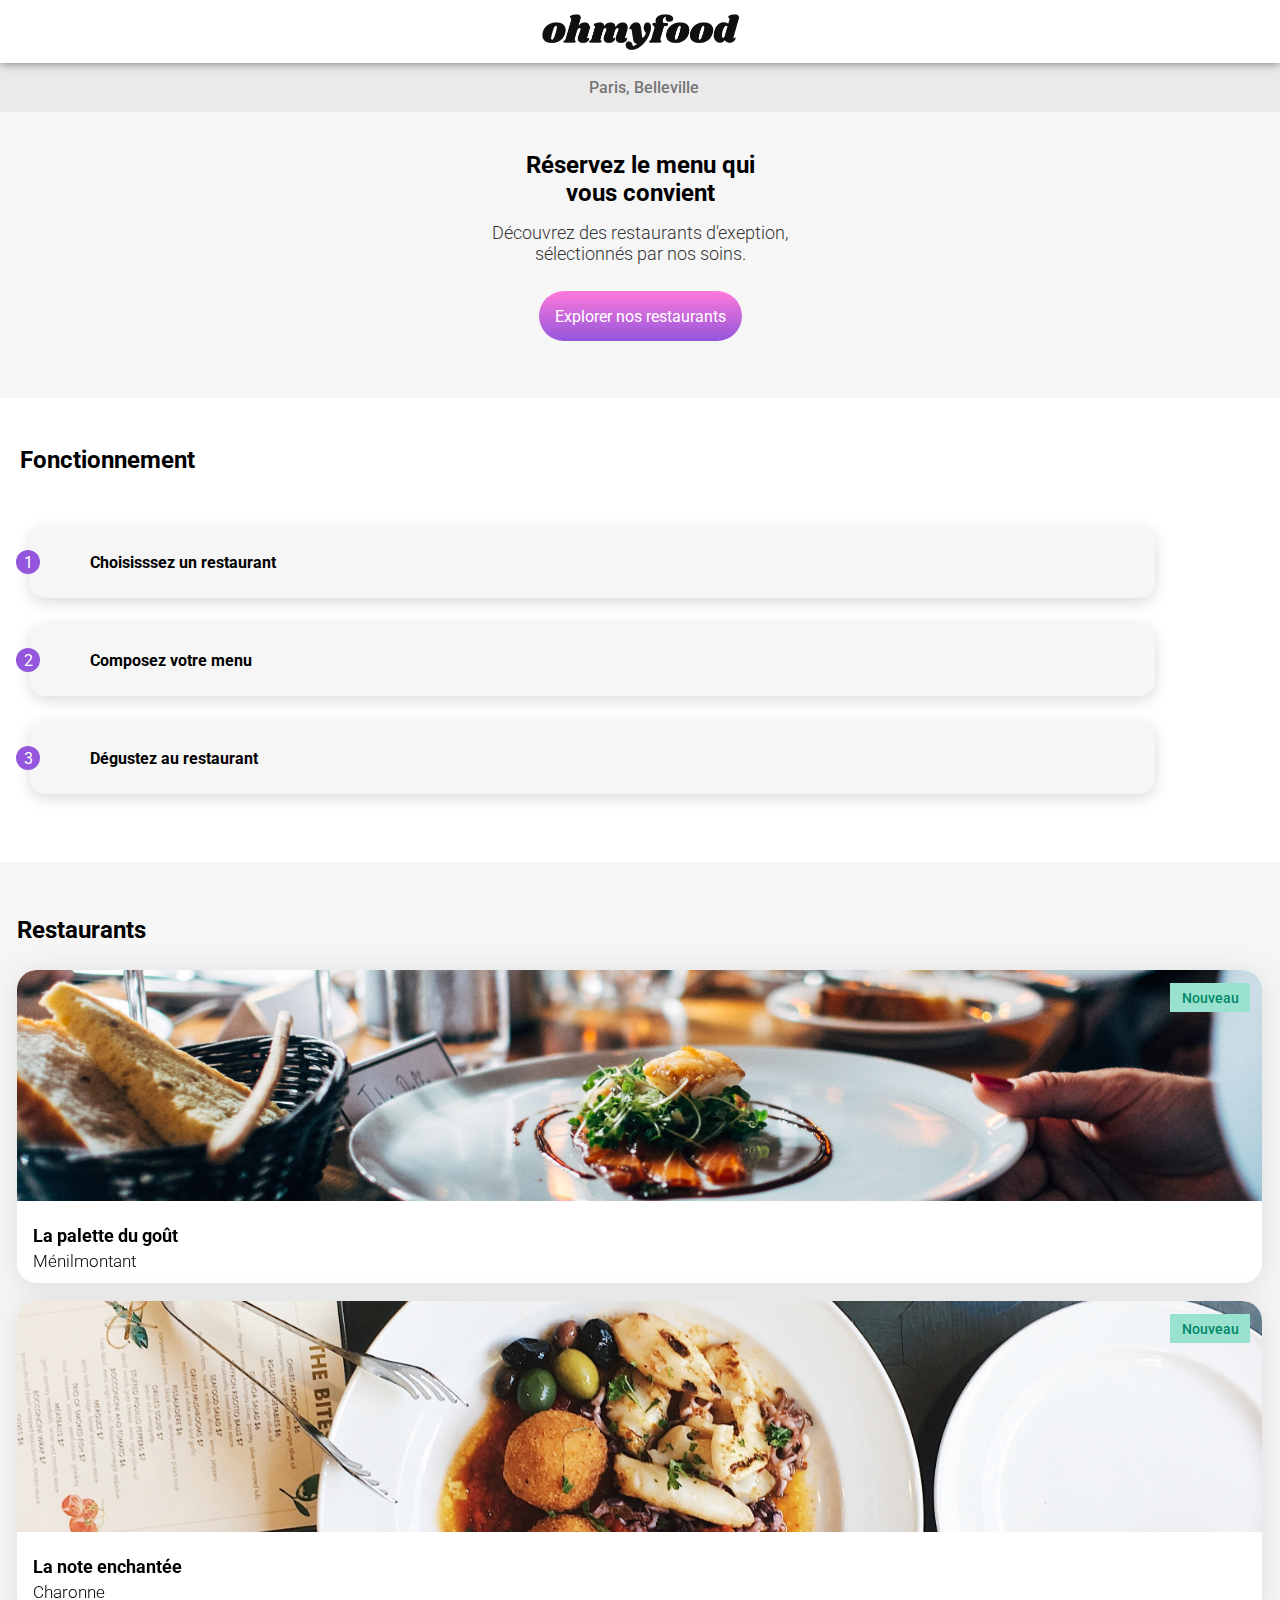
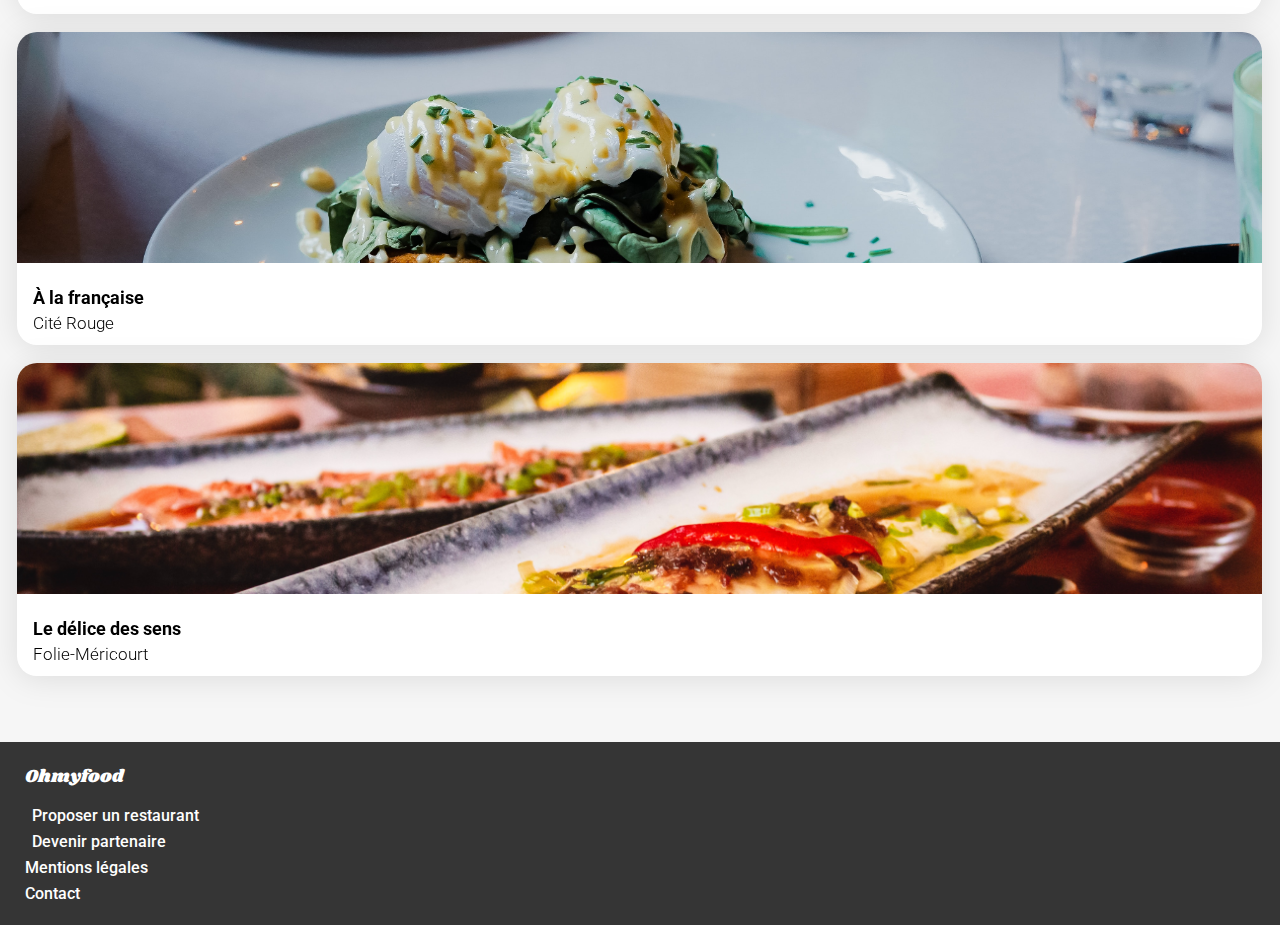
==== index.html @ 0dd5268f "rajout du label nouveau sur les cards" ====
<!DOCTYPE html>
<html lang="fr">

<head>
    <meta charset="UTF-8">
    <meta name="viewport" content="width=device-width, initial-scale=1.0">
    <title>Ohmyfood</title>
    <link rel="preconnect" href="https://fonts.googleapis.com">
    <link rel="preconnect" href="https://fonts.gstatic.com" crossorigin>
    <link href="https://fonts.googleapis.com/css2?family=roboto:wght@400;500;700&family=Shrikhand&display=swap" rel="stylesheet">
    <link rel="stylesheet" href="https://cdnjs.cloudflare.com/ajax/libs/font-awesome/6.2.1/css/all.min.css"
        integrity="sha512-MV7K8+y+gLIBoVD59lQIYicR65iaqukzvf/nwasF0nqhPay5w/9lJmVM2hMDcnK1OnMGCdVK+iQrJ7lzPJQd1w=="
        crossorigin="anonymous" referrerpolicy="no-referrer" />
    <link rel="stylesheet" href="./assets/css/style.css">
</head>

<body>
    <header class="header">
        <img class="logo" src="assets/images/logo/ohmyfood.png" alt="Oh my food logo">
    </header>
    <main>
        <div class="search-bar">
            <i class="fa-solid fa-location-dot"></i>
            <input type="text" class="search-input" placeholder="Paris, Belleville">
        </div>
        <section class="button-section">
            <div class="button-section-txt">
                <h1>Réservez le menu qui<br>vous convient</h1>
                <p> Découvrez des restaurants d'exeption,<br>sélectionnés par nos soins.</p>
            </div>
            <div class="button">
                <a href="#">Explorer nos restaurants</a>
            </div>
        </section>
        <section class="fonctionnement-section">
            <h2 class="section-title">Fonctionnement</h2>
            <div class="fonctionnement">
                <p class="fonctionnement-number">1</p>
                <div class="fonctionnement-button">
                    <i class="fa-solid fa-mobile-screen-button fa-lg fonctionnement-button-icon"></i>
                    <p>Choisisssez un restaurant</p>
                </div>
            </div>
            <div class="fonctionnement">
                <p class="fonctionnement-number">2</p>
                <div class="fonctionnement-button">
                    <i class="fa-solid fa-list-ul fa-lg fonctionnement-button-icon"></i>
                    <p>Composez votre menu</p>
                </div>
            </div>
            <div class="fonctionnement">
                <p class="fonctionnement-number">3</p>
                <div class="fonctionnement-button">
                    <i class="fa-solid fa-store fa-lg fonctionnement-button-icon"></i>
                    <p>Dégustez au restaurant</p>
                </div>
            </div>
        </section>
        <section class="restaurants">
            <h2 class="section-title">Restaurants</h2>
            <div class="restaurants-cards">
                <a href="#">
                    <article class="card">
                        <p class="card-nouveau">Nouveau</p>
                        <img src="./assets/images/restaurants/jay-wennington-N_Y88TWmGwA-unsplash.jpg" alt="Image d'un plat'">
                        <div class="card-content">
                            <h3 class="card-content-title">La palette du goût</h3>
                            <p class="card-content-subtitle">Ménilmontant</p>
                        </div>    
                    </article>        
                </a>
                <a href="#">
                    <article class="card">
                        <p class="card-nouveau">Nouveau</p>
                        <img src="./assets/images/restaurants/stil-u2Lp8tXIcjw-unsplash.jpg" alt="Image d'un plat'">
                        <div class="card-content">
                            <h3 class="card-content-title">La note enchantée</h3>
                            <p class="card-content-subtitle">Charonne</p>
                        </div>    
                    </article>        
                </a>
                <a href="#">
                    <article class="card">
                        <img src="./assets/images/restaurants/toa-heftiba-DQKerTsQwi0-unsplash.jpg" alt="Image d'un plat'">
                        <div class="card-content">
                            <h3 class="card-content-title">À la française</h3>
                            <p class="card-content-subtitle">Cité Rouge</p>
                        </div>    
                    </article>        
                </a>
                <a href="#">
                    <article class="card">
                        <img src="./assets/images/restaurants/louis-hansel-shotsoflouis-qNBGVyOCY8Q-unsplash.jpg" alt="Image d'un plat'">
                        <div class="card-content">
                            <h3 class="card-content-title">Le délice des sens</h3>
                            <p class="card-content-subtitle">Folie-Méricourt</p>
                        </div>    
                    </article>        
                </a>
            </div>
        </section>
    </main>
    <footer class="footer">
        <h2>Ohmyfood</h2>
        <div class="footer-row">
            <i class="fa-solid fa-utensils"></i>
            <p>Proposer un restaurant</p>
        </div>
        <div class="footer-row">
            <i class="fa-solid fa-handshake-angle"></i>
            <p>Devenir partenaire</p>
        </div>
        <p>Mentions légales</p>
        <p>Contact</p>
    </footer>
</body>
</html>
---- assets/css/style.css ----
html {
  box-sizing: border-box;
  font-size: 16px;
}

*, *:before, *:after {
  box-sizing: inherit;
}

body, h1, h2, h3, h4, h5, h6, p, ol, ul {
  margin: 0;
  padding: 0;
  font-weight: normal;
}

ol, ul {
  list-style: none;
}

img {
  max-width: 100%;
  height: auto;
}

:root {
  --primary-color: #9356dc;
  --green: #99e2d0;
  --green-font: #008766;
  --blue: #89C8fa;
  --second-blue: #003A68;
  --white: #FFF;
  --grey: #f6f6f6;
  --second-grey: #353535;
  --purple:#9356DC;
  --pink: #FF79DA;
}

.button {
  display: flex;
  justify-content: flex-start;
  align-items: center;
  background: linear-gradient(to bottom, var(--pink), var(--purple));
  border-radius: 25px;
  padding: 13px 16px 13px 16px;
  height: 50px;
  color: var(--white);
}

* {
  font-family: "Roboto", sans-serif;
}

a {
  color: inherit;
  text-decoration: none;
}

.search-bar {
  background-color: #EAEAEA;
  gap: 17px;
  color: var(--second-grey);
  text-align: center;
  padding-left: 90px;
}

.search-input {
  height: 49px;
  width: 196px;
  font-size: 16px;
  font-style: normal;
  font-weight: 500;
  line-height: normal;
  background-color: transparent;
  border: none;
}

.section-title {
  font-size: 24px;
  font-style: normal;
  font-weight: 700;
  line-height: normal;
  padding-bottom: 26px;
}

.header {
  display: flex;
  flex-direction: column;
  justify-content: center;
  align-items: center;
  padding: 14px 0 13px 0;
  position: relative;
  box-shadow: 0 1px 9px rgba(0, 0, 0, 0.45);
}

.logo {
  width: 197px;
  height: 36px;
}

.footer {
  background-color: #353535;
  display: flex;
  flex-direction: column;
  padding: 22px 25px 22px 25px;
  gap: 7px;
}
.footer-row {
  display: flex;
  flex-direction: row;
  gap: 7px;
  color: var(--White, #FFF);
}

.footer h2 {
  color: var(--White, #FFF);
  font-family: Shrikhand;
  font-size: 18px;
  font-style: normal;
  font-weight: 400;
  line-height: normal;
  padding-bottom: 9px;
}

.footer p {
  color: var(--White, #FFF);
  font-size: 16px;
  font-style: normal;
  font-weight: 500;
  line-height: normal;
}

/**button section**/
.button-section {
  display: flex;
  justify-content: flex-start;
  align-items: center;
  flex-direction: column;
  padding-bottom: 57px;
  padding-top: 39px;
  background-color: var(--grey);
}
.button-section-txt {
  padding-bottom: 27px;
  display: flex;
  align-items: center;
  justify-content: center;
  text-align: center;
  flex-direction: column;
  gap: 15px;
}

.button-section h1 {
  font-size: 24px;
  font-style: normal;
  font-weight: 700;
  line-height: normal;
}

.button-section p {
  font-size: 18px;
  font-style: normal;
  font-weight: 300;
  line-height: normal;
  color: var(--second-grey);
}

/**fonctionnements**/
.fonctionnement-section {
  margin-bottom: 68px;
  gap: 26px;
  display: flex;
  flex-direction: column;
  padding-top: 48px;
  padding-left: 20px;
}

.fonctionnement {
  display: flex;
  justify-content: flex-start;
  align-items: center;
  flex-direction: row;
  position: relative;
  padding-left: 10px;
}
.fonctionnement-number {
  width: 24px;
  height: 24px;
  border-radius: 25px;
  background-color: var(--primary-color);
  color: var(--white);
  display: flex;
  justify-content: center;
  align-items: center;
  left: -4px;
  position: absolute;
}
.fonctionnement-button {
  display: flex;
  justify-content: flex-start;
  align-items: center;
  border-radius: 15px;
  height: 72px;
  background-color: var(--grey);
  width: 90%;
  padding-left: 30px;
  gap: 30px;
  box-shadow: 0px 4px 15px 0px rgba(0, 0, 0, 0.15);
}
.fonctionnement-button p {
  font-size: 16px;
  font-style: normal;
  font-weight: 700;
  line-height: normal;
}
.fonctionnement-button-icon {
  color: #7E7E7E;
}

/**Restaurants**/
.restaurants {
  width: 100%;
  display: flex;
  flex-direction: column;
  background-color: var(--grey);
  padding-left: 17px;
  padding-right: 18px;
  padding-top: 54px;
  padding-bottom: 66px;
}
.restaurants-cards {
  display: flex;
  flex-direction: column;
  gap: 18px;
  justify-content: space-between;
}
.restaurants-cards img {
  width: 100%;
  height: 231px;
  border-top-left-radius: 20px;
  border-top-right-radius: 20px;
  object-fit: cover;
}

.card {
  border-radius: 20px;
  filter: drop-shadow(0px 3px 15px rgba(0, 0, 0, 0.1));
  display: flex;
  flex-direction: column;
  height: 100%;
  object-fit: cover;
  position: relative;
  background-color: var(--white);
}
.card-nouveau {
  color: var(--green-font);
  background-color: var(--green);
  width: 80px;
  height: 29px;
  display: flex;
  align-items: center;
  justify-content: center;
  text-align: center;
  font-size: 14px;
  font-style: normal;
  font-weight: 500;
  line-height: normal;
  position: absolute;
  top: 13px;
  right: 12px;
}
.card-content {
  display: flex;
  flex-direction: column;
  justify-content: space-between;
  box-sizing: border-box;
  margin-top: 8px;
  height: 49%;
}
.card-content-title {
  font-size: 18px;
  font-style: normal;
  font-weight: 700;
  line-height: normal;
  padding: 16px 0 0 16px;
}
.card-content-subtitle {
  font-size: 17px;
  font-style: normal;
  font-weight: 300;
  line-height: normal;
  padding: 5px 0 12px 16px;
}

/*# sourceMappingURL=style.css.map */
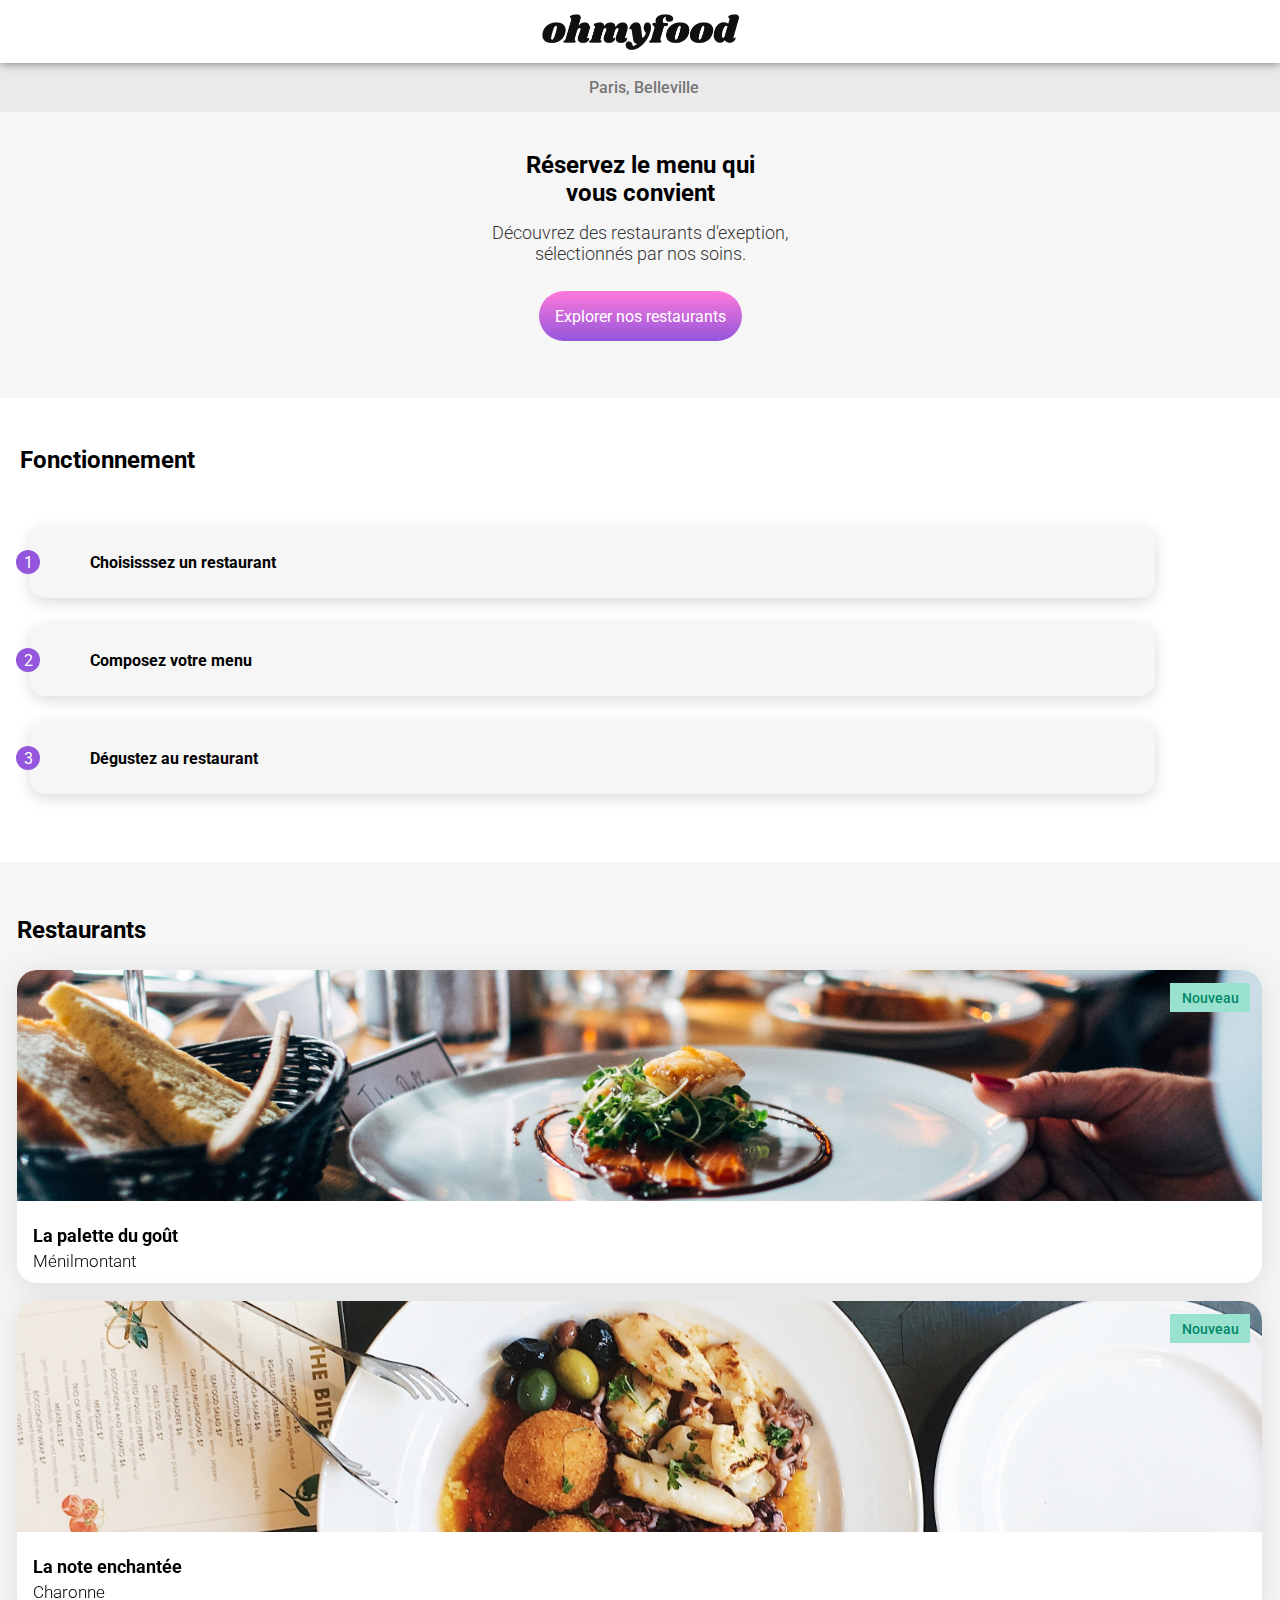
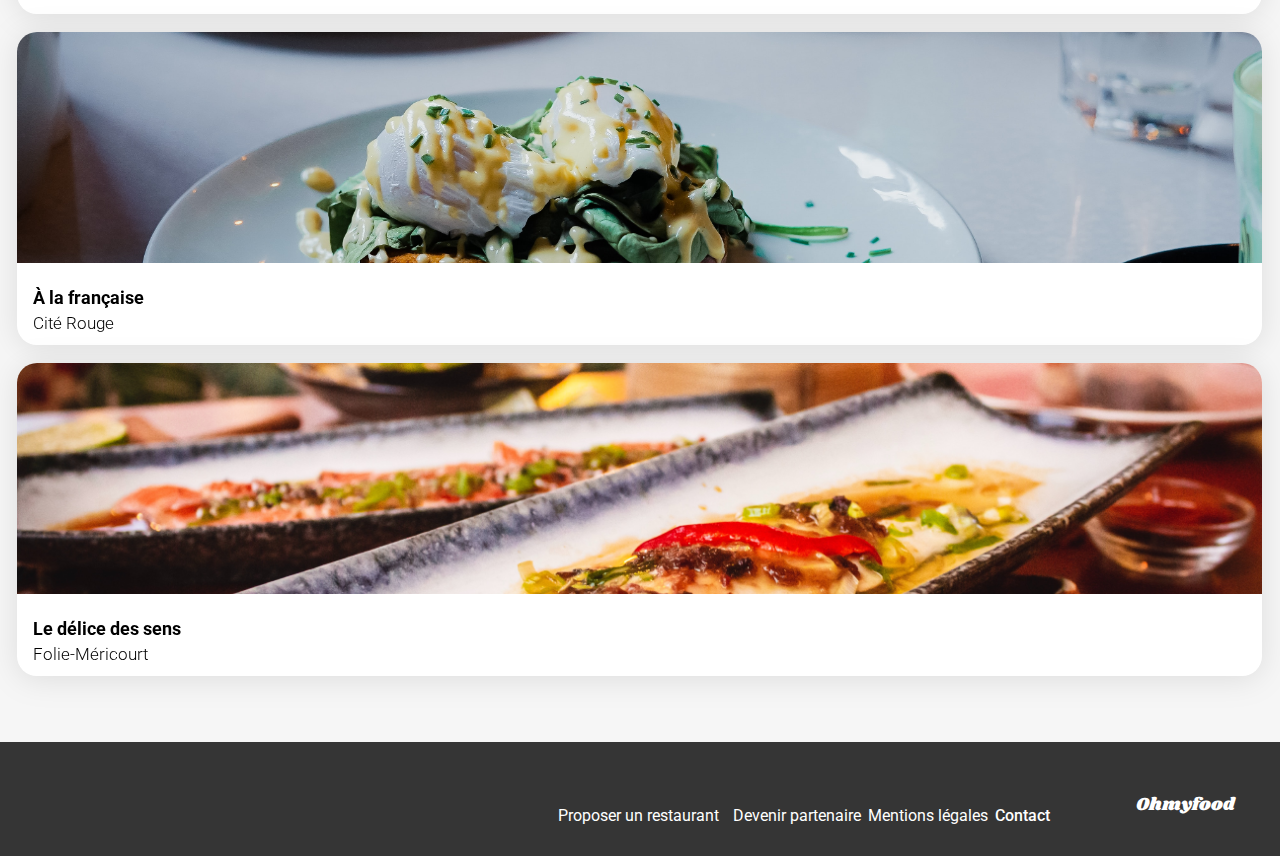
==== commit 800300d0: "rajout des mediaqueries" ====
--- a/index.html
+++ b/index.html
@@ -15,103 +15,115 @@
 </head>
 
 <body>
-    <header class="header">
-        <img class="logo" src="assets/images/logo/ohmyfood.png" alt="Oh my food logo">
-    </header>
-    <main>
-        <div class="search-bar">
-            <i class="fa-solid fa-location-dot"></i>
-            <input type="text" class="search-input" placeholder="Paris, Belleville">
-        </div>
-        <section class="button-section">
-            <div class="button-section-txt">
-                <h1>Réservez le menu qui<br>vous convient</h1>
-                <p> Découvrez des restaurants d'exeption,<br>sélectionnés par nos soins.</p>
+    <div class="main-container">
+        <header class="header">
+            <img class="logo" src="assets/images/logo/ohmyfood.png" alt="Oh my food logo">
+        </header>
+        <main>
+            <div class="search-bar">
+                <i class="fa-solid fa-location-dot"></i>
+                <input type="text" class="search-input" placeholder="Paris, Belleville">
             </div>
-            <div class="button">
-                <a href="#">Explorer nos restaurants</a>
-            </div>
-        </section>
-        <section class="fonctionnement-section">
-            <h2 class="section-title">Fonctionnement</h2>
-            <div class="fonctionnement">
-                <p class="fonctionnement-number">1</p>
-                <div class="fonctionnement-button">
-                    <i class="fa-solid fa-mobile-screen-button fa-lg fonctionnement-button-icon"></i>
-                    <p>Choisisssez un restaurant</p>
+            <section class="button-section">
+                <div class="button-section-txt">
+                    <h1>Réservez le menu qui<br>vous convient</h1>
+                    <p> Découvrez des restaurants d'exeption,<br>sélectionnés par nos soins.</p>
                 </div>
-            </div>
-            <div class="fonctionnement">
-                <p class="fonctionnement-number">2</p>
-                <div class="fonctionnement-button">
-                    <i class="fa-solid fa-list-ul fa-lg fonctionnement-button-icon"></i>
-                    <p>Composez votre menu</p>
+                <div class="button">
+                    <a href="#">Explorer nos restaurants</a>
                 </div>
-            </div>
-            <div class="fonctionnement">
-                <p class="fonctionnement-number">3</p>
-                <div class="fonctionnement-button">
-                    <i class="fa-solid fa-store fa-lg fonctionnement-button-icon"></i>
-                    <p>Dégustez au restaurant</p>
+            </section>
+            <section class="fonctionnement-section">
+                <h2 class="section-title">Fonctionnement</h2>
+                <div class="fonctionnement">
+                    <p class="fonctionnement-number">1</p>
+                    <div class="fonctionnement-button">
+                        <i class="fa-solid fa-mobile-screen-button fa-lg fonctionnement-button-icon"></i>
+                        <p>Choisisssez un restaurant</p>
+                    </div>
                 </div>
-            </div>
-        </section>
-        <section class="restaurants">
-            <h2 class="section-title">Restaurants</h2>
-            <div class="restaurants-cards">
-                <a href="#">
-                    <article class="card">
-                        <p class="card-nouveau">Nouveau</p>
-                        <img src="./assets/images/restaurants/jay-wennington-N_Y88TWmGwA-unsplash.jpg" alt="Image d'un plat'">
-                        <div class="card-content">
-                            <h3 class="card-content-title">La palette du goût</h3>
-                            <p class="card-content-subtitle">Ménilmontant</p>
-                        </div>    
-                    </article>        
-                </a>
-                <a href="#">
-                    <article class="card">
-                        <p class="card-nouveau">Nouveau</p>
-                        <img src="./assets/images/restaurants/stil-u2Lp8tXIcjw-unsplash.jpg" alt="Image d'un plat'">
-                        <div class="card-content">
-                            <h3 class="card-content-title">La note enchantée</h3>
-                            <p class="card-content-subtitle">Charonne</p>
-                        </div>    
-                    </article>        
-                </a>
-                <a href="#">
-                    <article class="card">
-                        <img src="./assets/images/restaurants/toa-heftiba-DQKerTsQwi0-unsplash.jpg" alt="Image d'un plat'">
-                        <div class="card-content">
-                            <h3 class="card-content-title">À la française</h3>
-                            <p class="card-content-subtitle">Cité Rouge</p>
-                        </div>    
-                    </article>        
-                </a>
-                <a href="#">
-                    <article class="card">
-                        <img src="./assets/images/restaurants/louis-hansel-shotsoflouis-qNBGVyOCY8Q-unsplash.jpg" alt="Image d'un plat'">
-                        <div class="card-content">
-                            <h3 class="card-content-title">Le délice des sens</h3>
-                            <p class="card-content-subtitle">Folie-Méricourt</p>
-                        </div>    
-                    </article>        
-                </a>
-            </div>
-        </section>
-    </main>
-    <footer class="footer">
-        <h2>Ohmyfood</h2>
-        <div class="footer-row">
-            <i class="fa-solid fa-utensils"></i>
-            <p>Proposer un restaurant</p>
-        </div>
-        <div class="footer-row">
-            <i class="fa-solid fa-handshake-angle"></i>
-            <p>Devenir partenaire</p>
-        </div>
-        <p>Mentions légales</p>
-        <p>Contact</p>
-    </footer>
+                <div class="fonctionnement">
+                    <p class="fonctionnement-number">2</p>
+                    <div class="fonctionnement-button">
+                        <i class="fa-solid fa-list-ul fa-lg fonctionnement-button-icon"></i>
+                        <p>Composez votre menu</p>
+                    </div>
+                </div>
+                <div class="fonctionnement">
+                    <p class="fonctionnement-number">3</p>
+                    <div class="fonctionnement-button">
+                        <i class="fa-solid fa-store fa-lg fonctionnement-button-icon"></i>
+                        <p>Dégustez au restaurant</p>
+                    </div>
+                </div>
+            </section>
+            <section class="restaurants">
+                <h2 class="section-title">Restaurants</h2>
+                <div class="restaurants-cards">
+                    <a href="#">
+                        <article class="card">
+                            <p class="card-nouveau">Nouveau</p>
+                            <img src="./assets/images/restaurants/jay-wennington-N_Y88TWmGwA-unsplash.jpg" alt="Image d'un plat'">
+                            <div class="card-content">
+                                <h3 class="card-content-title">La palette du goût</h3>
+                                <p class="card-content-subtitle">Ménilmontant</p>
+                                <i class="fa-regular fa-heart fa-xl card-content-heart"></i>
+                            </div>    
+                        </article>        
+                    </a>
+                    <a href="#">
+                        <article class="card">
+                            <p class="card-nouveau">Nouveau</p>
+                            <img src="./assets/images/restaurants/stil-u2Lp8tXIcjw-unsplash.jpg" alt="Image d'un plat'">
+                            <div class="card-content">
+                                <h3 class="card-content-title">La note enchantée</h3>
+                                <p class="card-content-subtitle">Charonne</p>
+                                <i class="fa-regular fa-heart fa-xl card-content-heart"></i>
+                            </div>    
+                        </article>        
+                    </a>
+                    <a href="#">
+                        <article class="card">
+                            <img src="./assets/images/restaurants/toa-heftiba-DQKerTsQwi0-unsplash.jpg" alt="Image d'un plat'">
+                            <div class="card-content">
+                                <h3 class="card-content-title">À la française</h3>
+                                <p class="card-content-subtitle">Cité Rouge</p>
+                                <i class="fa-regular fa-heart fa-xl card-content-heart"></i>
+                            </div>    
+                        </article>        
+                    </a>
+                    <a href="#">
+                        <article class="card">
+                            <img src="./assets/images/restaurants/louis-hansel-shotsoflouis-qNBGVyOCY8Q-unsplash.jpg" alt="Image d'un plat'">
+                            <div class="card-content">
+                                <h3 class="card-content-title">Le délice des sens</h3>
+                                <p class="card-content-subtitle">Folie-Méricourt</p>
+                                <i class="fa-regular fa-heart fa-xl card-content-heart"></i>
+                            </div>    
+                        </article>        
+                    </a>
+                </div>
+            </section>
+        </main>
+        <footer class="footer">
+            <h2>Ohmyfood</h2>
+            <ul class="footer-nav">
+                <li class="footer-row">
+                    <i class="fa-solid fa-utensils"></i>
+                    <p>Proposer un restaurant</p>
+                </li>
+                <li class="footer-row">
+                    <i class="fa-solid fa-handshake-angle"></i>
+                    <p>Devenir partenaire</p>
+                </li>
+                <li>
+                    <p>Mentions légales</p>
+                </li>
+                <li>
+                    <a href="mailto:ohmyfood@restaurant.com">Contact</a>
+                </li>
+            </ul>
+        </footer>
+    </div>
 </body>
 </html>--- a/assets/css/style.css
+++ b/assets/css/style.css
@@ -74,6 +74,11 @@
   border: none;
 }
 
+.main-container {
+  width: 100%;
+  box-sizing: border-box;
+}
+
 .section-title {
   font-size: 24px;
   font-style: normal;
@@ -102,7 +107,11 @@
   display: flex;
   flex-direction: column;
   padding: 22px 25px 22px 25px;
+}
+.footer-nav {
   gap: 7px;
+  display: flex;
+  flex-direction: column;
 }
 .footer-row {
   display: flex;
@@ -121,7 +130,7 @@
   padding-bottom: 9px;
 }
 
-.footer p {
+.footer li {
   color: var(--White, #FFF);
   font-size: 16px;
   font-style: normal;
@@ -129,6 +138,36 @@
   line-height: normal;
 }
 
+@media (min-width: 1024px) {
+  body {
+    display: flex;
+    justify-content: center;
+  }
+  .main-container {
+    max-width: 1440px;
+  }
+  .footer {
+    display: flex;
+    flex-direction: row-reverse;
+    padding: 30px;
+    height: 114px;
+    position: relative;
+  }
+  .footer-nav {
+    gap: 7px;
+    display: flex;
+    flex-direction: row;
+    position: absolute;
+    top: 64px;
+    right: 230px;
+  }
+  .footer h2 {
+    padding-left: 16px;
+    position: absolute;
+    top: 50px;
+    right: 45px;
+  }
+}
 /**button section**/
 .button-section {
   display: flex;
@@ -219,8 +258,6 @@
 /**Restaurants**/
 .restaurants {
   width: 100%;
-  display: flex;
-  flex-direction: column;
   background-color: var(--grey);
   padding-left: 17px;
   padding-right: 18px;
@@ -275,6 +312,19 @@
   box-sizing: border-box;
   margin-top: 8px;
   height: 49%;
+  position: relative;
+}
+.card-content-heart {
+  position: absolute;
+  right: 25px;
+  bottom: 45px;
+}
+.card-content-heart:hover {
+  color: red;
+  content: "\f004";
+  font-family: "Font Awesome 5 Free";
+  font-weight: 900;
+  font-size: 1.5em;
 }
 .card-content-title {
   font-size: 18px;
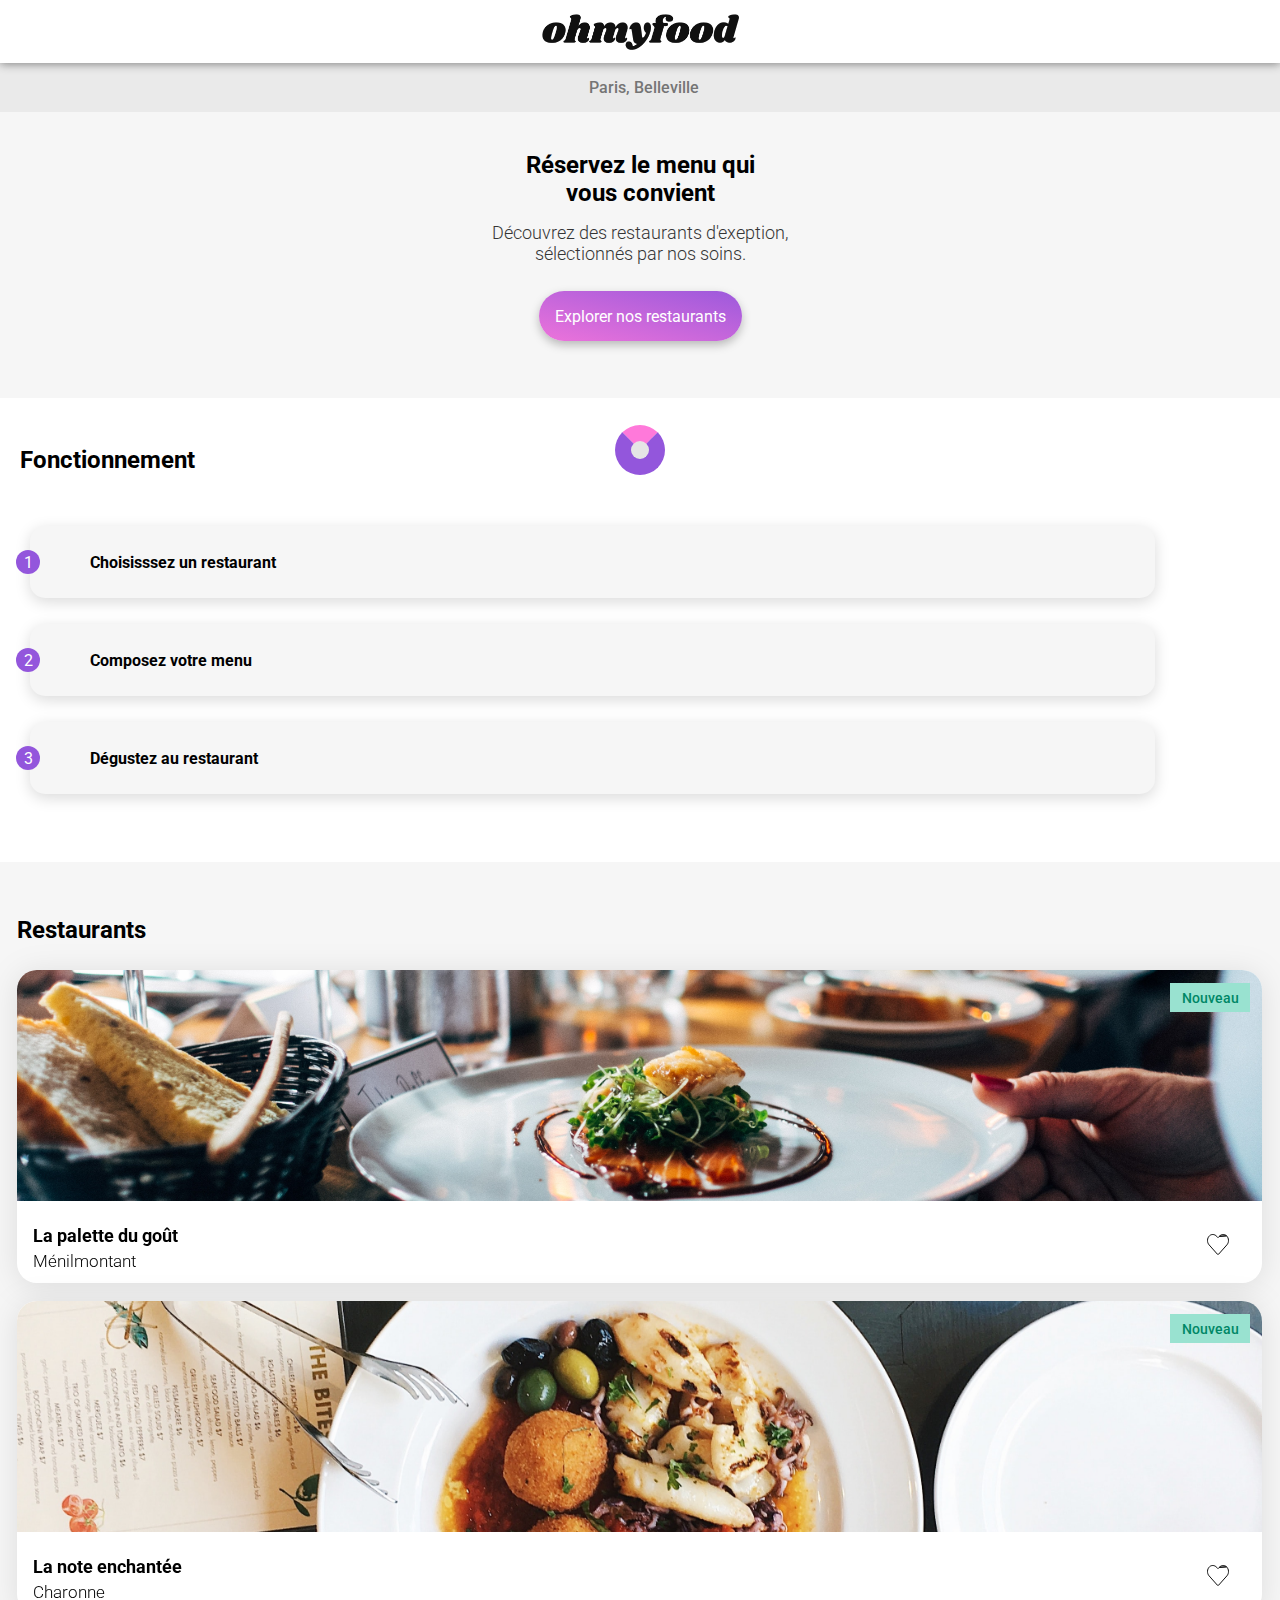
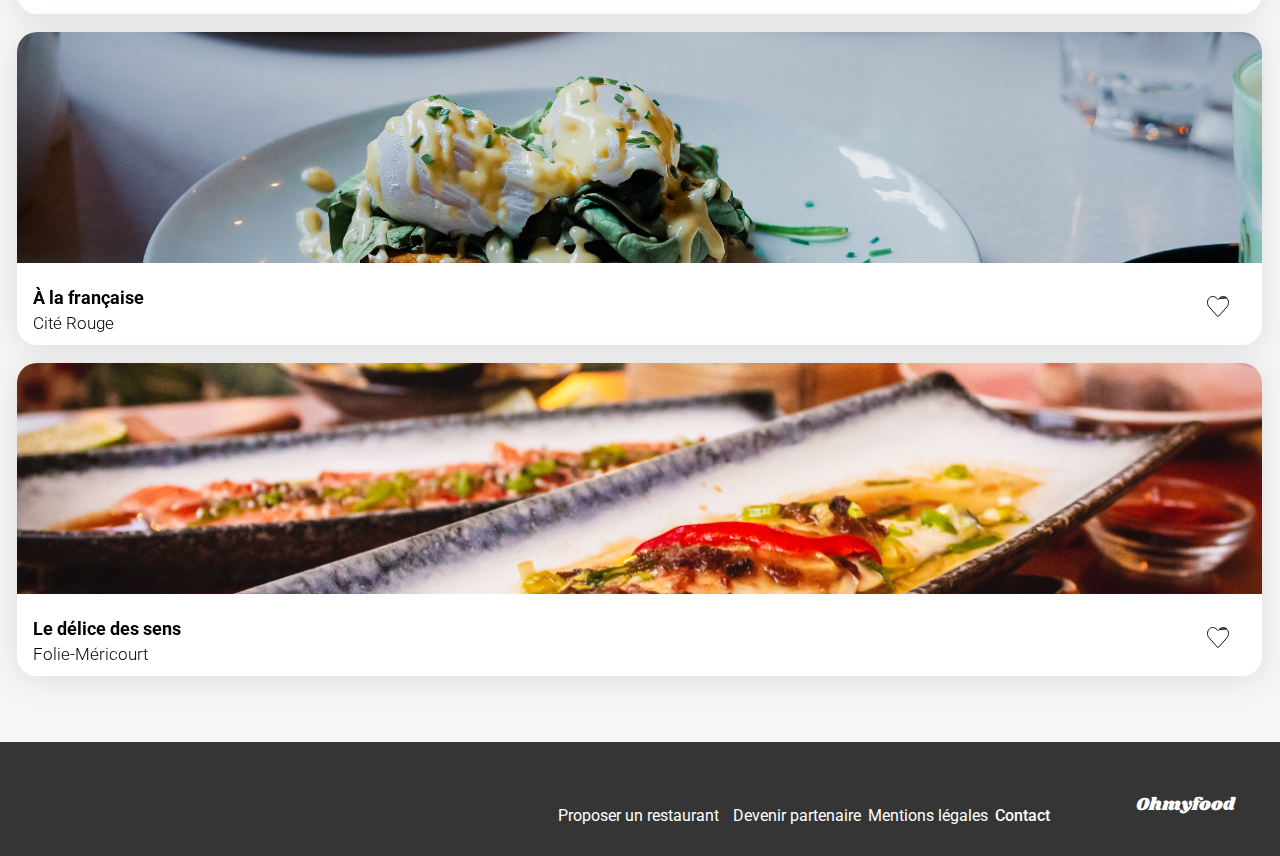
==== commit bef5ded5: "intégration du spinner loader" ====
--- a/index.html
+++ b/index.html
@@ -15,6 +15,9 @@
 </head>
 
 <body>
+    <div class="spinner">
+        <div class="spinner-container"></div>
+    </div>
     <div class="main-container">
         <header class="header">
             <img class="logo" src="assets/images/logo/ohmyfood.png" alt="Oh my food logo">
@@ -67,7 +70,18 @@
                             <div class="card-content">
                                 <h3 class="card-content-title">La palette du goût</h3>
                                 <p class="card-content-subtitle">Ménilmontant</p>
-                                <i class="fa-regular fa-heart fa-xl card-content-heart"></i>
+                                <svg class="card-content-heart" xmlns="http://www.w3.org/2000/svg" width="22" height="21" viewBox="0 0 22 21" fill="none">
+                                    <path d="M12.2208 2.40551L12.2206 2.40576L11.3741 3.35732L11.0005 3.77727L10.627 3.35732L9.78047 2.40576L9.77992 2.40514C7.78271 0.152585 4.59762 -0.169649 2.47664 1.80201C-0.0175439 4.1245 -0.15494 8.32357 2.0848 10.8495L10.399 20.2148C10.399 20.2149 10.399 20.2149 10.3991 20.2149C10.7372 20.5955 11.2595 20.5955 11.5977 20.2149C11.5977 20.2149 11.5978 20.2149 11.5978 20.2148L19.9122 10.8493L19.9123 10.8492C22.1559 8.32335 22.0186 4.12461 19.5245 1.80213L12.2208 2.40551ZM12.2208 2.40551C14.2226 0.15233 17.4035 -0.169452 19.5243 1.80187L12.2208 2.40551Z" stroke="#101010"/>
+                                </svg>
+                                <svg class="card-content-heart-filling" xmlns="http://www.w3.org/2000/svg" width="22" height="21" viewBox="0 0 22 21" fill="none">
+                                    <path d="M19.865 1.43593C17.5103 -0.753131 14.0083 -0.359381 11.847 2.07343L11.0005 3.02499L10.154 2.07343C7.99701 -0.359381 4.49076 -0.753131 2.13607 1.43593C-0.562363 3.94843 -0.704161 8.45781 1.71068 11.1812L10.0251 20.5469C10.5622 21.1516 11.4345 21.1516 11.9716 20.5469L20.2861 11.1812C22.7052 8.45781 22.5634 3.94843 19.865 1.43593Z" fill="url(#paint0_linear_159824_527)"/>
+                                    <defs>
+                                    <linearGradient id="paint0_linear_159824_527" x1="11.0002" y1="-5.4601" x2="3.43443" y2="27.9923" gradientUnits="userSpaceOnUse">
+                                    <stop stop-color="#9356DC"/>
+                                    <stop offset="1" stop-color="#FF79DA"/>
+                                    </linearGradient>
+                                    </defs>
+                                </svg>
                             </div>    
                         </article>        
                     </a>
@@ -78,7 +92,18 @@
                             <div class="card-content">
                                 <h3 class="card-content-title">La note enchantée</h3>
                                 <p class="card-content-subtitle">Charonne</p>
-                                <i class="fa-regular fa-heart fa-xl card-content-heart"></i>
+                                <svg class="card-content-heart" xmlns="http://www.w3.org/2000/svg" width="22" height="21" viewBox="0 0 22 21" fill="none">
+                                    <path d="M12.2208 2.40551L12.2206 2.40576L11.3741 3.35732L11.0005 3.77727L10.627 3.35732L9.78047 2.40576L9.77992 2.40514C7.78271 0.152585 4.59762 -0.169649 2.47664 1.80201C-0.0175439 4.1245 -0.15494 8.32357 2.0848 10.8495L10.399 20.2148C10.399 20.2149 10.399 20.2149 10.3991 20.2149C10.7372 20.5955 11.2595 20.5955 11.5977 20.2149C11.5977 20.2149 11.5978 20.2149 11.5978 20.2148L19.9122 10.8493L19.9123 10.8492C22.1559 8.32335 22.0186 4.12461 19.5245 1.80213L12.2208 2.40551ZM12.2208 2.40551C14.2226 0.15233 17.4035 -0.169452 19.5243 1.80187L12.2208 2.40551Z" stroke="#101010"/>
+                                </svg>
+                                <svg class="card-content-heart-filling" xmlns="http://www.w3.org/2000/svg" width="22" height="21" viewBox="0 0 22 21" fill="none">
+                                    <path d="M19.865 1.43593C17.5103 -0.753131 14.0083 -0.359381 11.847 2.07343L11.0005 3.02499L10.154 2.07343C7.99701 -0.359381 4.49076 -0.753131 2.13607 1.43593C-0.562363 3.94843 -0.704161 8.45781 1.71068 11.1812L10.0251 20.5469C10.5622 21.1516 11.4345 21.1516 11.9716 20.5469L20.2861 11.1812C22.7052 8.45781 22.5634 3.94843 19.865 1.43593Z" fill="url(#paint0_linear_159824_527)"/>
+                                    <defs>
+                                    <linearGradient id="paint0_linear_159824_527" x1="11.0002" y1="-5.4601" x2="3.43443" y2="27.9923" gradientUnits="userSpaceOnUse">
+                                    <stop stop-color="#9356DC"/>
+                                    <stop offset="1" stop-color="#FF79DA"/>
+                                    </linearGradient>
+                                    </defs>
+                                </svg>
                             </div>    
                         </article>        
                     </a>
@@ -88,7 +113,18 @@
                             <div class="card-content">
                                 <h3 class="card-content-title">À la française</h3>
                                 <p class="card-content-subtitle">Cité Rouge</p>
-                                <i class="fa-regular fa-heart fa-xl card-content-heart"></i>
+                                <svg class="card-content-heart" xmlns="http://www.w3.org/2000/svg" width="22" height="21" viewBox="0 0 22 21" fill="none">
+                                    <path d="M12.2208 2.40551L12.2206 2.40576L11.3741 3.35732L11.0005 3.77727L10.627 3.35732L9.78047 2.40576L9.77992 2.40514C7.78271 0.152585 4.59762 -0.169649 2.47664 1.80201C-0.0175439 4.1245 -0.15494 8.32357 2.0848 10.8495L10.399 20.2148C10.399 20.2149 10.399 20.2149 10.3991 20.2149C10.7372 20.5955 11.2595 20.5955 11.5977 20.2149C11.5977 20.2149 11.5978 20.2149 11.5978 20.2148L19.9122 10.8493L19.9123 10.8492C22.1559 8.32335 22.0186 4.12461 19.5245 1.80213L12.2208 2.40551ZM12.2208 2.40551C14.2226 0.15233 17.4035 -0.169452 19.5243 1.80187L12.2208 2.40551Z" stroke="#101010"/>
+                                </svg>
+                                <svg class="card-content-heart-filling" xmlns="http://www.w3.org/2000/svg" width="22" height="21" viewBox="0 0 22 21" fill="none">
+                                    <path d="M19.865 1.43593C17.5103 -0.753131 14.0083 -0.359381 11.847 2.07343L11.0005 3.02499L10.154 2.07343C7.99701 -0.359381 4.49076 -0.753131 2.13607 1.43593C-0.562363 3.94843 -0.704161 8.45781 1.71068 11.1812L10.0251 20.5469C10.5622 21.1516 11.4345 21.1516 11.9716 20.5469L20.2861 11.1812C22.7052 8.45781 22.5634 3.94843 19.865 1.43593Z" fill="url(#paint0_linear_159824_527)"/>
+                                    <defs>
+                                    <linearGradient id="paint0_linear_159824_527" x1="11.0002" y1="-5.4601" x2="3.43443" y2="27.9923" gradientUnits="userSpaceOnUse">
+                                    <stop stop-color="#9356DC"/>
+                                    <stop offset="1" stop-color="#FF79DA"/>
+                                    </linearGradient>
+                                    </defs>
+                                </svg>
                             </div>    
                         </article>        
                     </a>
@@ -98,7 +134,18 @@
                             <div class="card-content">
                                 <h3 class="card-content-title">Le délice des sens</h3>
                                 <p class="card-content-subtitle">Folie-Méricourt</p>
-                                <i class="fa-regular fa-heart fa-xl card-content-heart"></i>
+                                <svg class="card-content-heart" xmlns="http://www.w3.org/2000/svg" width="22" height="21" viewBox="0 0 22 21" fill="none">
+                                    <path d="M12.2208 2.40551L12.2206 2.40576L11.3741 3.35732L11.0005 3.77727L10.627 3.35732L9.78047 2.40576L9.77992 2.40514C7.78271 0.152585 4.59762 -0.169649 2.47664 1.80201C-0.0175439 4.1245 -0.15494 8.32357 2.0848 10.8495L10.399 20.2148C10.399 20.2149 10.399 20.2149 10.3991 20.2149C10.7372 20.5955 11.2595 20.5955 11.5977 20.2149C11.5977 20.2149 11.5978 20.2149 11.5978 20.2148L19.9122 10.8493L19.9123 10.8492C22.1559 8.32335 22.0186 4.12461 19.5245 1.80213L12.2208 2.40551ZM12.2208 2.40551C14.2226 0.15233 17.4035 -0.169452 19.5243 1.80187L12.2208 2.40551Z" stroke="#101010"/>
+                                </svg>
+                                <svg class="card-content-heart-filling" xmlns="http://www.w3.org/2000/svg" width="22" height="21" viewBox="0 0 22 21" fill="none">
+                                    <path d="M19.865 1.43593C17.5103 -0.753131 14.0083 -0.359381 11.847 2.07343L11.0005 3.02499L10.154 2.07343C7.99701 -0.359381 4.49076 -0.753131 2.13607 1.43593C-0.562363 3.94843 -0.704161 8.45781 1.71068 11.1812L10.0251 20.5469C10.5622 21.1516 11.4345 21.1516 11.9716 20.5469L20.2861 11.1812C22.7052 8.45781 22.5634 3.94843 19.865 1.43593Z" fill="url(#paint0_linear_159824_527)"/>
+                                    <defs>
+                                    <linearGradient id="paint0_linear_159824_527" x1="11.0002" y1="-5.4601" x2="3.43443" y2="27.9923" gradientUnits="userSpaceOnUse">
+                                    <stop stop-color="#9356DC"/>
+                                    <stop offset="1" stop-color="#FF79DA"/>
+                                    </linearGradient>
+                                    </defs>
+                                </svg>
                             </div>    
                         </article>        
                     </a>
--- a/assets/css/style.css
+++ b/assets/css/style.css
@@ -39,20 +39,35 @@
   display: flex;
   justify-content: flex-start;
   align-items: center;
-  background: linear-gradient(to bottom, var(--pink), var(--purple));
+  background: linear-gradient(193deg, #9356DC -11.44%, #FF79DA 123.93%);
+  box-shadow: 0px 4px 10px 0px rgba(0, 0, 0, 0.25);
   border-radius: 25px;
   padding: 13px 16px 13px 16px;
   height: 50px;
   color: var(--white);
-}
-
-* {
-  font-family: "Roboto", sans-serif;
-}
-
-a {
-  color: inherit;
-  text-decoration: none;
+  transition: background-color 1s ease;
+}
+.button:hover {
+  background: linear-gradient(0deg, rgba(255, 255, 255, 0.15) 0%, rgba(255, 255, 255, 0.15) 100%), linear-gradient(201deg, #9356DC -5.2%, #FF79DA 110.74%);
+  box-shadow: 0px 4px 15px 0px rgba(0, 0, 0, 0.35);
+  transition: background-color 1s ease;
+}
+
+.card-content-heart {
+  position: absolute;
+  right: 33px;
+  bottom: 28px;
+}
+
+.card-content-heart-filling {
+  position: absolute;
+  right: 33px;
+  bottom: 28px;
+  opacity: 0;
+}
+
+.card-content-heart-filling:hover {
+  opacity: 1;
 }
 
 .search-bar {
@@ -74,9 +89,49 @@
   border: none;
 }
 
+@keyframes spin {
+  0% {
+    transform: rotate(0deg);
+  }
+  100% {
+    transform: rotate(360deg);
+  }
+}
+@keyframes fadein {
+  from {
+    opacity: 1;
+  }
+  to {
+    opacity: 0;
+  }
+}
+.spinner {
+  animation: fadein 3s ease-out forwards;
+}
+
+.spinner-container {
+  position: fixed;
+  z-index: 9999;
+  overflow: show;
+  margin: auto;
+  top: 0;
+  left: 0;
+  bottom: 0;
+  right: 0;
+  width: 50px;
+  height: 50px;
+  border: 16px solid var(--primary-color);
+  border-top: 16px solid var(--pink);
+  border-radius: 50%;
+  animation: spin 2s linear;
+  background: rgba(0, 0, 0, 0.1);
+}
+
 .main-container {
   width: 100%;
   box-sizing: border-box;
+  position: relative;
+  z-index: 1;
 }
 
 .section-title {
@@ -168,6 +223,15 @@
     right: 45px;
   }
 }
+* {
+  font-family: "Roboto", sans-serif;
+}
+
+a {
+  color: inherit;
+  text-decoration: none;
+}
+
 /**button section**/
 .button-section {
   display: flex;
@@ -314,18 +378,6 @@
   height: 49%;
   position: relative;
 }
-.card-content-heart {
-  position: absolute;
-  right: 25px;
-  bottom: 45px;
-}
-.card-content-heart:hover {
-  color: red;
-  content: "\f004";
-  font-family: "Font Awesome 5 Free";
-  font-weight: 900;
-  font-size: 1.5em;
-}
 .card-content-title {
   font-size: 18px;
   font-style: normal;
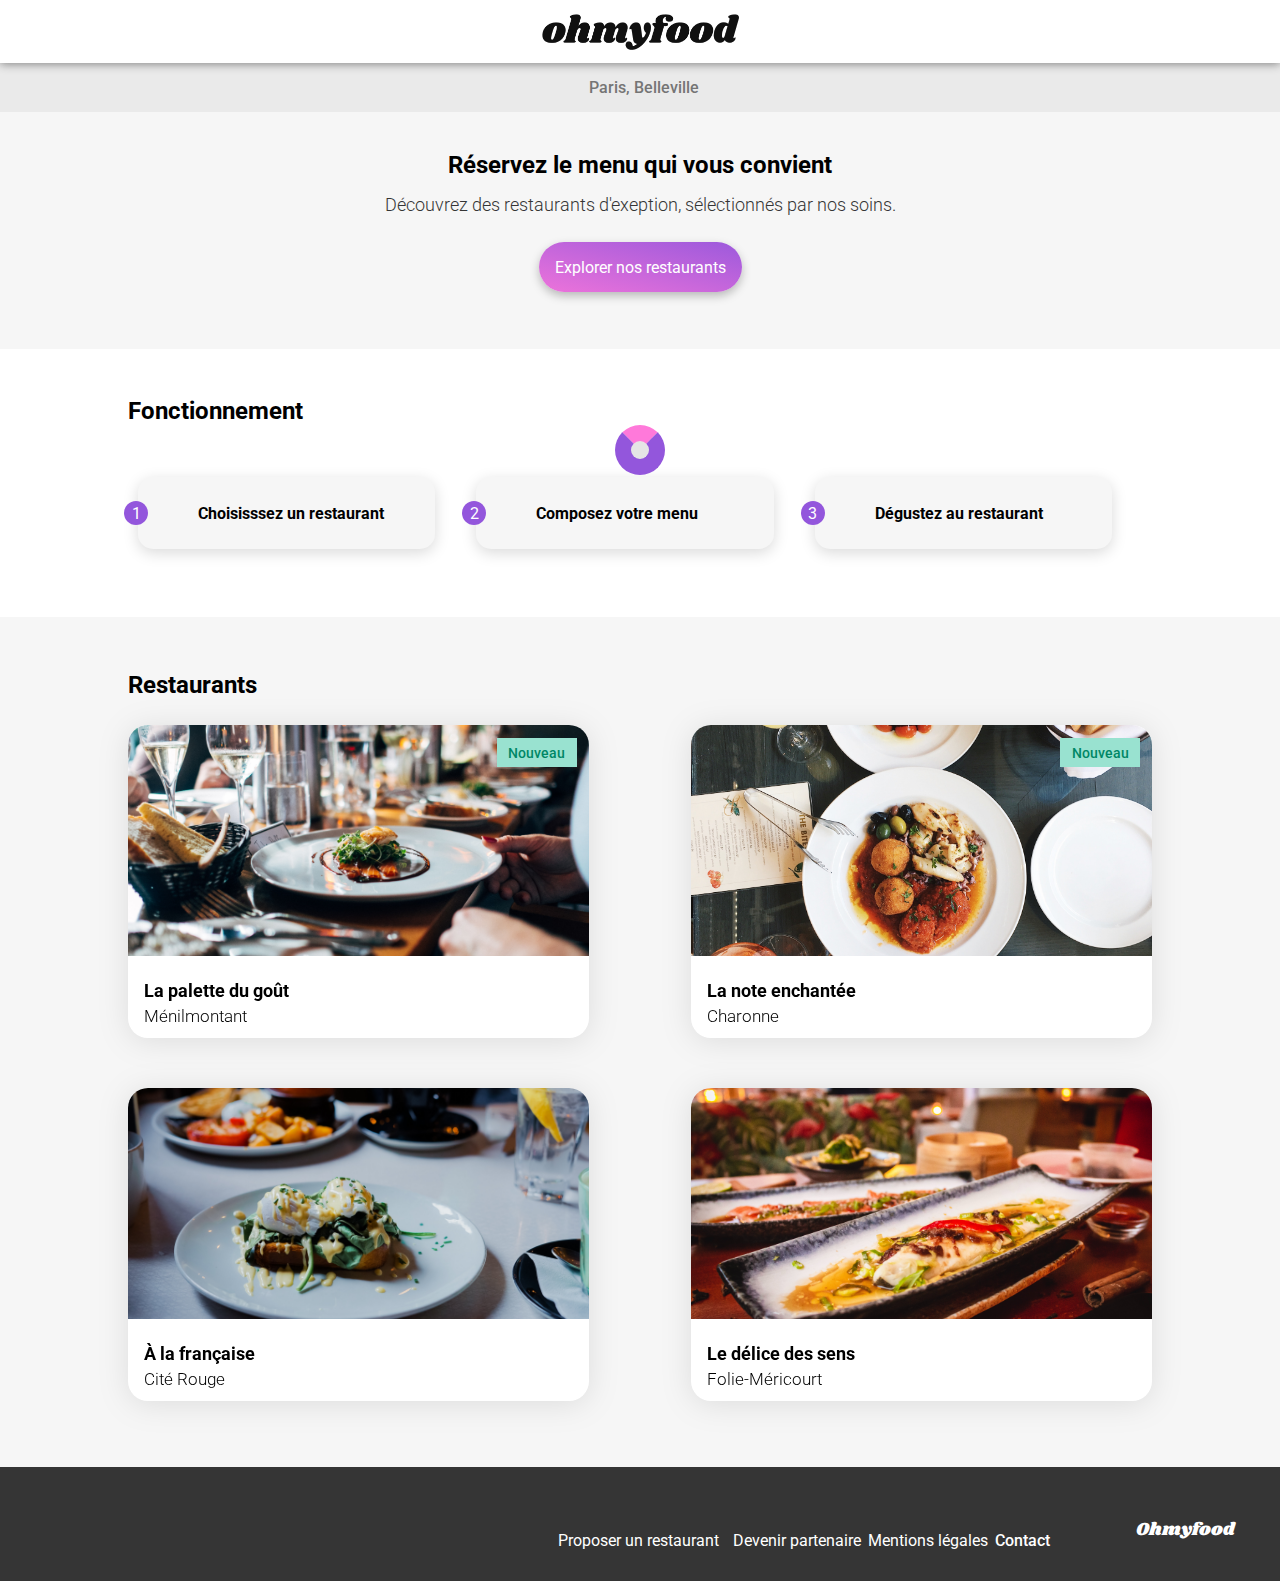
==== commit c3e6f81d: "ajout du premier menu dans la page restaurant" ====
--- a/index.html
+++ b/index.html
@@ -7,7 +7,8 @@
     <title>Ohmyfood</title>
     <link rel="preconnect" href="https://fonts.googleapis.com">
     <link rel="preconnect" href="https://fonts.gstatic.com" crossorigin>
-    <link href="https://fonts.googleapis.com/css2?family=roboto:wght@400;500;700&family=Shrikhand&display=swap" rel="stylesheet">
+    <link href="https://fonts.googleapis.com/css2?family=roboto:wght@400;500;700&family=Shrikhand&display=swap"
+        rel="stylesheet">
     <link rel="stylesheet" href="https://cdnjs.cloudflare.com/ajax/libs/font-awesome/6.2.1/css/all.min.css"
         integrity="sha512-MV7K8+y+gLIBoVD59lQIYicR65iaqukzvf/nwasF0nqhPay5w/9lJmVM2hMDcnK1OnMGCdVK+iQrJ7lzPJQd1w=="
         crossorigin="anonymous" referrerpolicy="no-referrer" />
@@ -15,12 +16,12 @@
 </head>
 
 <body>
-    <div class="spinner">
-        <div class="spinner-container"></div>
+    <div class="spinner-container">
+        <div class="spinner"></div>
     </div>
     <div class="main-container">
         <header class="header">
-            <img class="logo" src="assets/images/logo/ohmyfood.png" alt="Oh my food logo">
+            <img class="logo" src="assets/images/ohmyfood.png" alt="Oh my food logo">
         </header>
         <main>
             <div class="search-bar">
@@ -29,8 +30,8 @@
             </div>
             <section class="button-section">
                 <div class="button-section-txt">
-                    <h1>Réservez le menu qui<br>vous convient</h1>
-                    <p> Découvrez des restaurants d'exeption,<br>sélectionnés par nos soins.</p>
+                    <h1>Réservez le menu qui vous convient</h1>
+                    <p> Découvrez des restaurants d'exeption, sélectionnés par nos soins.</p>
                 </div>
                 <div class="button">
                     <a href="#">Explorer nos restaurants</a>
@@ -38,25 +39,27 @@
             </section>
             <section class="fonctionnement-section">
                 <h2 class="section-title">Fonctionnement</h2>
-                <div class="fonctionnement">
-                    <p class="fonctionnement-number">1</p>
-                    <div class="fonctionnement-button">
-                        <i class="fa-solid fa-mobile-screen-button fa-lg fonctionnement-button-icon"></i>
-                        <p>Choisisssez un restaurant</p>
+                <div class="fonctionnement-buttons">
+                    <div class="fonctionnement">
+                        <p class="fonctionnement-number">1</p>
+                        <div class="fonctionnement-button">
+                            <i class="fa-solid fa-mobile-screen-button fa-lg fonctionnement-button-icon"></i>
+                            <p>Choisisssez un restaurant</p>
+                        </div>
                     </div>
-                </div>
-                <div class="fonctionnement">
-                    <p class="fonctionnement-number">2</p>
-                    <div class="fonctionnement-button">
-                        <i class="fa-solid fa-list-ul fa-lg fonctionnement-button-icon"></i>
-                        <p>Composez votre menu</p>
+                    <div class="fonctionnement">
+                        <p class="fonctionnement-number">2</p>
+                        <div class="fonctionnement-button">
+                            <i class="fa-solid fa-list-ul fa-lg fonctionnement-button-icon"></i>
+                            <p>Composez votre menu</p>
+                        </div>
                     </div>
-                </div>
-                <div class="fonctionnement">
-                    <p class="fonctionnement-number">3</p>
-                    <div class="fonctionnement-button">
-                        <i class="fa-solid fa-store fa-lg fonctionnement-button-icon"></i>
-                        <p>Dégustez au restaurant</p>
+                    <div class="fonctionnement">
+                        <p class="fonctionnement-number">3</p>
+                        <div class="fonctionnement-button">
+                            <i class="fa-solid fa-store fa-lg fonctionnement-button-icon"></i>
+                            <p>Dégustez au restaurant</p>
+                        </div>
                     </div>
                 </div>
             </section>
@@ -66,88 +69,51 @@
                     <a href="#">
                         <article class="card">
                             <p class="card-nouveau">Nouveau</p>
-                            <img src="./assets/images/restaurants/jay-wennington-N_Y88TWmGwA-unsplash.jpg" alt="Image d'un plat'">
+                            <img src="./assets/images/jay-wennington-N_Y88TWmGwA-unsplash.jpg"
+                                alt="Image d'un plat'">
                             <div class="card-content">
                                 <h3 class="card-content-title">La palette du goût</h3>
                                 <p class="card-content-subtitle">Ménilmontant</p>
-                                <svg class="card-content-heart" xmlns="http://www.w3.org/2000/svg" width="22" height="21" viewBox="0 0 22 21" fill="none">
-                                    <path d="M12.2208 2.40551L12.2206 2.40576L11.3741 3.35732L11.0005 3.77727L10.627 3.35732L9.78047 2.40576L9.77992 2.40514C7.78271 0.152585 4.59762 -0.169649 2.47664 1.80201C-0.0175439 4.1245 -0.15494 8.32357 2.0848 10.8495L10.399 20.2148C10.399 20.2149 10.399 20.2149 10.3991 20.2149C10.7372 20.5955 11.2595 20.5955 11.5977 20.2149C11.5977 20.2149 11.5978 20.2149 11.5978 20.2148L19.9122 10.8493L19.9123 10.8492C22.1559 8.32335 22.0186 4.12461 19.5245 1.80213L12.2208 2.40551ZM12.2208 2.40551C14.2226 0.15233 17.4035 -0.169452 19.5243 1.80187L12.2208 2.40551Z" stroke="#101010"/>
-                                </svg>
-                                <svg class="card-content-heart-filling" xmlns="http://www.w3.org/2000/svg" width="22" height="21" viewBox="0 0 22 21" fill="none">
-                                    <path d="M19.865 1.43593C17.5103 -0.753131 14.0083 -0.359381 11.847 2.07343L11.0005 3.02499L10.154 2.07343C7.99701 -0.359381 4.49076 -0.753131 2.13607 1.43593C-0.562363 3.94843 -0.704161 8.45781 1.71068 11.1812L10.0251 20.5469C10.5622 21.1516 11.4345 21.1516 11.9716 20.5469L20.2861 11.1812C22.7052 8.45781 22.5634 3.94843 19.865 1.43593Z" fill="url(#paint0_linear_159824_527)"/>
-                                    <defs>
-                                    <linearGradient id="paint0_linear_159824_527" x1="11.0002" y1="-5.4601" x2="3.43443" y2="27.9923" gradientUnits="userSpaceOnUse">
-                                    <stop stop-color="#9356DC"/>
-                                    <stop offset="1" stop-color="#FF79DA"/>
-                                    </linearGradient>
-                                    </defs>
-                                </svg>
-                            </div>    
-                        </article>        
+                                <i class="fa-regular fa-heart fa-xl card-content-heart"></i>
+                                <i class="fa-solid fa-heart fa-xl card-content-heart-filling"></i>
+                            </div>
+                        </article>
                     </a>
                     <a href="#">
                         <article class="card">
                             <p class="card-nouveau">Nouveau</p>
-                            <img src="./assets/images/restaurants/stil-u2Lp8tXIcjw-unsplash.jpg" alt="Image d'un plat'">
+                            <img src="./assets/images/stil-u2Lp8tXIcjw-unsplash.jpg" alt="Image d'un plat'">
                             <div class="card-content">
                                 <h3 class="card-content-title">La note enchantée</h3>
                                 <p class="card-content-subtitle">Charonne</p>
-                                <svg class="card-content-heart" xmlns="http://www.w3.org/2000/svg" width="22" height="21" viewBox="0 0 22 21" fill="none">
-                                    <path d="M12.2208 2.40551L12.2206 2.40576L11.3741 3.35732L11.0005 3.77727L10.627 3.35732L9.78047 2.40576L9.77992 2.40514C7.78271 0.152585 4.59762 -0.169649 2.47664 1.80201C-0.0175439 4.1245 -0.15494 8.32357 2.0848 10.8495L10.399 20.2148C10.399 20.2149 10.399 20.2149 10.3991 20.2149C10.7372 20.5955 11.2595 20.5955 11.5977 20.2149C11.5977 20.2149 11.5978 20.2149 11.5978 20.2148L19.9122 10.8493L19.9123 10.8492C22.1559 8.32335 22.0186 4.12461 19.5245 1.80213L12.2208 2.40551ZM12.2208 2.40551C14.2226 0.15233 17.4035 -0.169452 19.5243 1.80187L12.2208 2.40551Z" stroke="#101010"/>
-                                </svg>
-                                <svg class="card-content-heart-filling" xmlns="http://www.w3.org/2000/svg" width="22" height="21" viewBox="0 0 22 21" fill="none">
-                                    <path d="M19.865 1.43593C17.5103 -0.753131 14.0083 -0.359381 11.847 2.07343L11.0005 3.02499L10.154 2.07343C7.99701 -0.359381 4.49076 -0.753131 2.13607 1.43593C-0.562363 3.94843 -0.704161 8.45781 1.71068 11.1812L10.0251 20.5469C10.5622 21.1516 11.4345 21.1516 11.9716 20.5469L20.2861 11.1812C22.7052 8.45781 22.5634 3.94843 19.865 1.43593Z" fill="url(#paint0_linear_159824_527)"/>
-                                    <defs>
-                                    <linearGradient id="paint0_linear_159824_527" x1="11.0002" y1="-5.4601" x2="3.43443" y2="27.9923" gradientUnits="userSpaceOnUse">
-                                    <stop stop-color="#9356DC"/>
-                                    <stop offset="1" stop-color="#FF79DA"/>
-                                    </linearGradient>
-                                    </defs>
-                                </svg>
-                            </div>    
-                        </article>        
+                                <i class="fa-regular fa-heart fa-xl card-content-heart"></i>
+                                <i class="fa-solid fa-heart fa-xl card-content-heart-filling"></i>
+                            </div>
+                        </article>
                     </a>
                     <a href="#">
                         <article class="card">
-                            <img src="./assets/images/restaurants/toa-heftiba-DQKerTsQwi0-unsplash.jpg" alt="Image d'un plat'">
+                            <img src="./assets/images/toa-heftiba-DQKerTsQwi0-unsplash.jpg"
+                                alt="Image d'un plat'">
                             <div class="card-content">
                                 <h3 class="card-content-title">À la française</h3>
                                 <p class="card-content-subtitle">Cité Rouge</p>
-                                <svg class="card-content-heart" xmlns="http://www.w3.org/2000/svg" width="22" height="21" viewBox="0 0 22 21" fill="none">
-                                    <path d="M12.2208 2.40551L12.2206 2.40576L11.3741 3.35732L11.0005 3.77727L10.627 3.35732L9.78047 2.40576L9.77992 2.40514C7.78271 0.152585 4.59762 -0.169649 2.47664 1.80201C-0.0175439 4.1245 -0.15494 8.32357 2.0848 10.8495L10.399 20.2148C10.399 20.2149 10.399 20.2149 10.3991 20.2149C10.7372 20.5955 11.2595 20.5955 11.5977 20.2149C11.5977 20.2149 11.5978 20.2149 11.5978 20.2148L19.9122 10.8493L19.9123 10.8492C22.1559 8.32335 22.0186 4.12461 19.5245 1.80213L12.2208 2.40551ZM12.2208 2.40551C14.2226 0.15233 17.4035 -0.169452 19.5243 1.80187L12.2208 2.40551Z" stroke="#101010"/>
-                                </svg>
-                                <svg class="card-content-heart-filling" xmlns="http://www.w3.org/2000/svg" width="22" height="21" viewBox="0 0 22 21" fill="none">
-                                    <path d="M19.865 1.43593C17.5103 -0.753131 14.0083 -0.359381 11.847 2.07343L11.0005 3.02499L10.154 2.07343C7.99701 -0.359381 4.49076 -0.753131 2.13607 1.43593C-0.562363 3.94843 -0.704161 8.45781 1.71068 11.1812L10.0251 20.5469C10.5622 21.1516 11.4345 21.1516 11.9716 20.5469L20.2861 11.1812C22.7052 8.45781 22.5634 3.94843 19.865 1.43593Z" fill="url(#paint0_linear_159824_527)"/>
-                                    <defs>
-                                    <linearGradient id="paint0_linear_159824_527" x1="11.0002" y1="-5.4601" x2="3.43443" y2="27.9923" gradientUnits="userSpaceOnUse">
-                                    <stop stop-color="#9356DC"/>
-                                    <stop offset="1" stop-color="#FF79DA"/>
-                                    </linearGradient>
-                                    </defs>
-                                </svg>
-                            </div>    
-                        </article>        
+                                <i class="fa-regular fa-heart fa-xl card-content-heart"></i>
+                                <i class="fa-solid fa-heart fa-xl card-content-heart-filling"></i>
+                            </div>
+                        </article>
                     </a>
                     <a href="#">
                         <article class="card">
-                            <img src="./assets/images/restaurants/louis-hansel-shotsoflouis-qNBGVyOCY8Q-unsplash.jpg" alt="Image d'un plat'">
+                            <img src="./assets/images/louis-hansel-shotsoflouis-qNBGVyOCY8Q-unsplash.jpg"
+                                alt="Image d'un plat'">
                             <div class="card-content">
                                 <h3 class="card-content-title">Le délice des sens</h3>
                                 <p class="card-content-subtitle">Folie-Méricourt</p>
-                                <svg class="card-content-heart" xmlns="http://www.w3.org/2000/svg" width="22" height="21" viewBox="0 0 22 21" fill="none">
-                                    <path d="M12.2208 2.40551L12.2206 2.40576L11.3741 3.35732L11.0005 3.77727L10.627 3.35732L9.78047 2.40576L9.77992 2.40514C7.78271 0.152585 4.59762 -0.169649 2.47664 1.80201C-0.0175439 4.1245 -0.15494 8.32357 2.0848 10.8495L10.399 20.2148C10.399 20.2149 10.399 20.2149 10.3991 20.2149C10.7372 20.5955 11.2595 20.5955 11.5977 20.2149C11.5977 20.2149 11.5978 20.2149 11.5978 20.2148L19.9122 10.8493L19.9123 10.8492C22.1559 8.32335 22.0186 4.12461 19.5245 1.80213L12.2208 2.40551ZM12.2208 2.40551C14.2226 0.15233 17.4035 -0.169452 19.5243 1.80187L12.2208 2.40551Z" stroke="#101010"/>
-                                </svg>
-                                <svg class="card-content-heart-filling" xmlns="http://www.w3.org/2000/svg" width="22" height="21" viewBox="0 0 22 21" fill="none">
-                                    <path d="M19.865 1.43593C17.5103 -0.753131 14.0083 -0.359381 11.847 2.07343L11.0005 3.02499L10.154 2.07343C7.99701 -0.359381 4.49076 -0.753131 2.13607 1.43593C-0.562363 3.94843 -0.704161 8.45781 1.71068 11.1812L10.0251 20.5469C10.5622 21.1516 11.4345 21.1516 11.9716 20.5469L20.2861 11.1812C22.7052 8.45781 22.5634 3.94843 19.865 1.43593Z" fill="url(#paint0_linear_159824_527)"/>
-                                    <defs>
-                                    <linearGradient id="paint0_linear_159824_527" x1="11.0002" y1="-5.4601" x2="3.43443" y2="27.9923" gradientUnits="userSpaceOnUse">
-                                    <stop stop-color="#9356DC"/>
-                                    <stop offset="1" stop-color="#FF79DA"/>
-                                    </linearGradient>
-                                    </defs>
-                                </svg>
-                            </div>    
-                        </article>        
+                                <i class="fa-regular fa-heart fa-xl card-content-heart"></i>
+                                <i class="fa-solid fa-heart fa-xl card-content-heart-filling"></i>
+                            </div>
+                        </article>
                     </a>
                 </div>
             </section>
@@ -173,4 +139,5 @@
         </footer>
     </div>
 </body>
+
 </html>--- a/assets/css/style.css
+++ b/assets/css/style.css
@@ -56,14 +56,17 @@
 .card-content-heart {
   position: absolute;
   right: 33px;
-  bottom: 28px;
+  bottom: 47px;
 }
 
 .card-content-heart-filling {
   position: absolute;
   right: 33px;
-  bottom: 28px;
+  bottom: 47px;
   opacity: 0;
+  transition: opacity 0.7s ease-in-out;
+  background-image: linear-gradient(193deg, #9356DC -11.44%, #FF79DA 123.93%);
+  color: transparent;
 }
 
 .card-content-heart-filling:hover {
@@ -105,10 +108,6 @@
     opacity: 0;
   }
 }
-.spinner {
-  animation: fadein 3s ease-out forwards;
-}
-
 .spinner-container {
   position: fixed;
   z-index: 9999;
@@ -123,8 +122,8 @@
   border: 16px solid var(--primary-color);
   border-top: 16px solid var(--pink);
   border-radius: 50%;
-  animation: spin 2s linear;
   background: rgba(0, 0, 0, 0.1);
+  animation: spin 2s linear, fadein 3s ease-out forwards;
 }
 
 .main-container {
@@ -193,13 +192,20 @@
   line-height: normal;
 }
 
-@media (min-width: 1024px) {
+@media screen and (min-width: 1025px) {
   body {
     display: flex;
     justify-content: center;
   }
   .main-container {
     max-width: 1440px;
+  }
+  .fonctionnement {
+    width: 31%;
+  }
+  .restaurants-cards {
+    display: flex;
+    flex-direction: row;
   }
   .footer {
     display: flex;
@@ -275,6 +281,25 @@
   flex-direction: column;
   padding-top: 48px;
   padding-left: 20px;
+  padding-right: 20px;
+}
+@media screen and (min-width: 1025px) {
+  .fonctionnement-section {
+    padding-left: 10%;
+    padding-right: 10%;
+  }
+}
+
+.fonctionnement-buttons {
+  gap: 21px;
+  display: flex;
+  flex-direction: column;
+  flex-wrap: wrap;
+}
+@media screen and (min-width: 1025px) {
+  .fonctionnement-buttons {
+    flex-direction: row;
+  }
 }
 
 .fonctionnement {
@@ -284,6 +309,7 @@
   flex-direction: row;
   position: relative;
   padding-left: 10px;
+  padding-right: 10px;
 }
 .fonctionnement-number {
   width: 24px;
@@ -304,7 +330,7 @@
   border-radius: 15px;
   height: 72px;
   background-color: var(--grey);
-  width: 90%;
+  width: 100%;
   padding-left: 30px;
   gap: 30px;
   box-shadow: 0px 4px 15px 0px rgba(0, 0, 0, 0.15);
@@ -328,11 +354,26 @@
   padding-top: 54px;
   padding-bottom: 66px;
 }
+@media screen and (min-width: 1025px) {
+  .restaurants {
+    padding-left: 10%;
+    padding-right: 10%;
+  }
+}
 .restaurants-cards {
   display: flex;
   flex-direction: column;
   gap: 18px;
   justify-content: space-between;
+  flex-wrap: wrap;
+}
+@media screen and (min-width: 1025px) {
+  .restaurants-cards {
+    display: flex;
+    flex-direction: row;
+    row-gap: 50px;
+    column-gap: 100px;
+  }
 }
 .restaurants-cards img {
   width: 100%;
@@ -341,6 +382,11 @@
   border-top-right-radius: 20px;
   object-fit: cover;
 }
+@media screen and (min-width: 1025px) {
+  .restaurants-cards a {
+    width: 45%;
+  }
+}
 
 .card {
   border-radius: 20px;
@@ -393,4 +439,39 @@
   padding: 5px 0 12px 16px;
 }
 
+.restaurants-title {
+  color: var(--Black, #101010);
+  font-family: Shrikhand;
+  font-size: 28px;
+  font-style: normal;
+  font-weight: 400;
+  line-height: normal;
+}
+
+.restaurants-section {
+  border-top-left-radius: 20px;
+  border-top-right-radius: 20px;
+  box-sizing: border-box;
+  background-color: var(--grey);
+}
+.restaurants-section h2 {
+  font-size: 16px;
+  font-style: normal;
+  font-weight: 300;
+  line-height: normal;
+  text-transform: uppercase;
+  padding-bottom: 12px;
+}
+.restaurants-section-card {
+  border-radius: 20px;
+  filter: drop-shadow(0px 3px 15px rgba(0, 0, 0, 0.1));
+  display: flex;
+  flex-direction: column;
+  height: 100%;
+  object-fit: cover;
+  position: relative;
+  background-color: var(--white);
+  padding: 15px;
+}
+
 /*# sourceMappingURL=style.css.map */
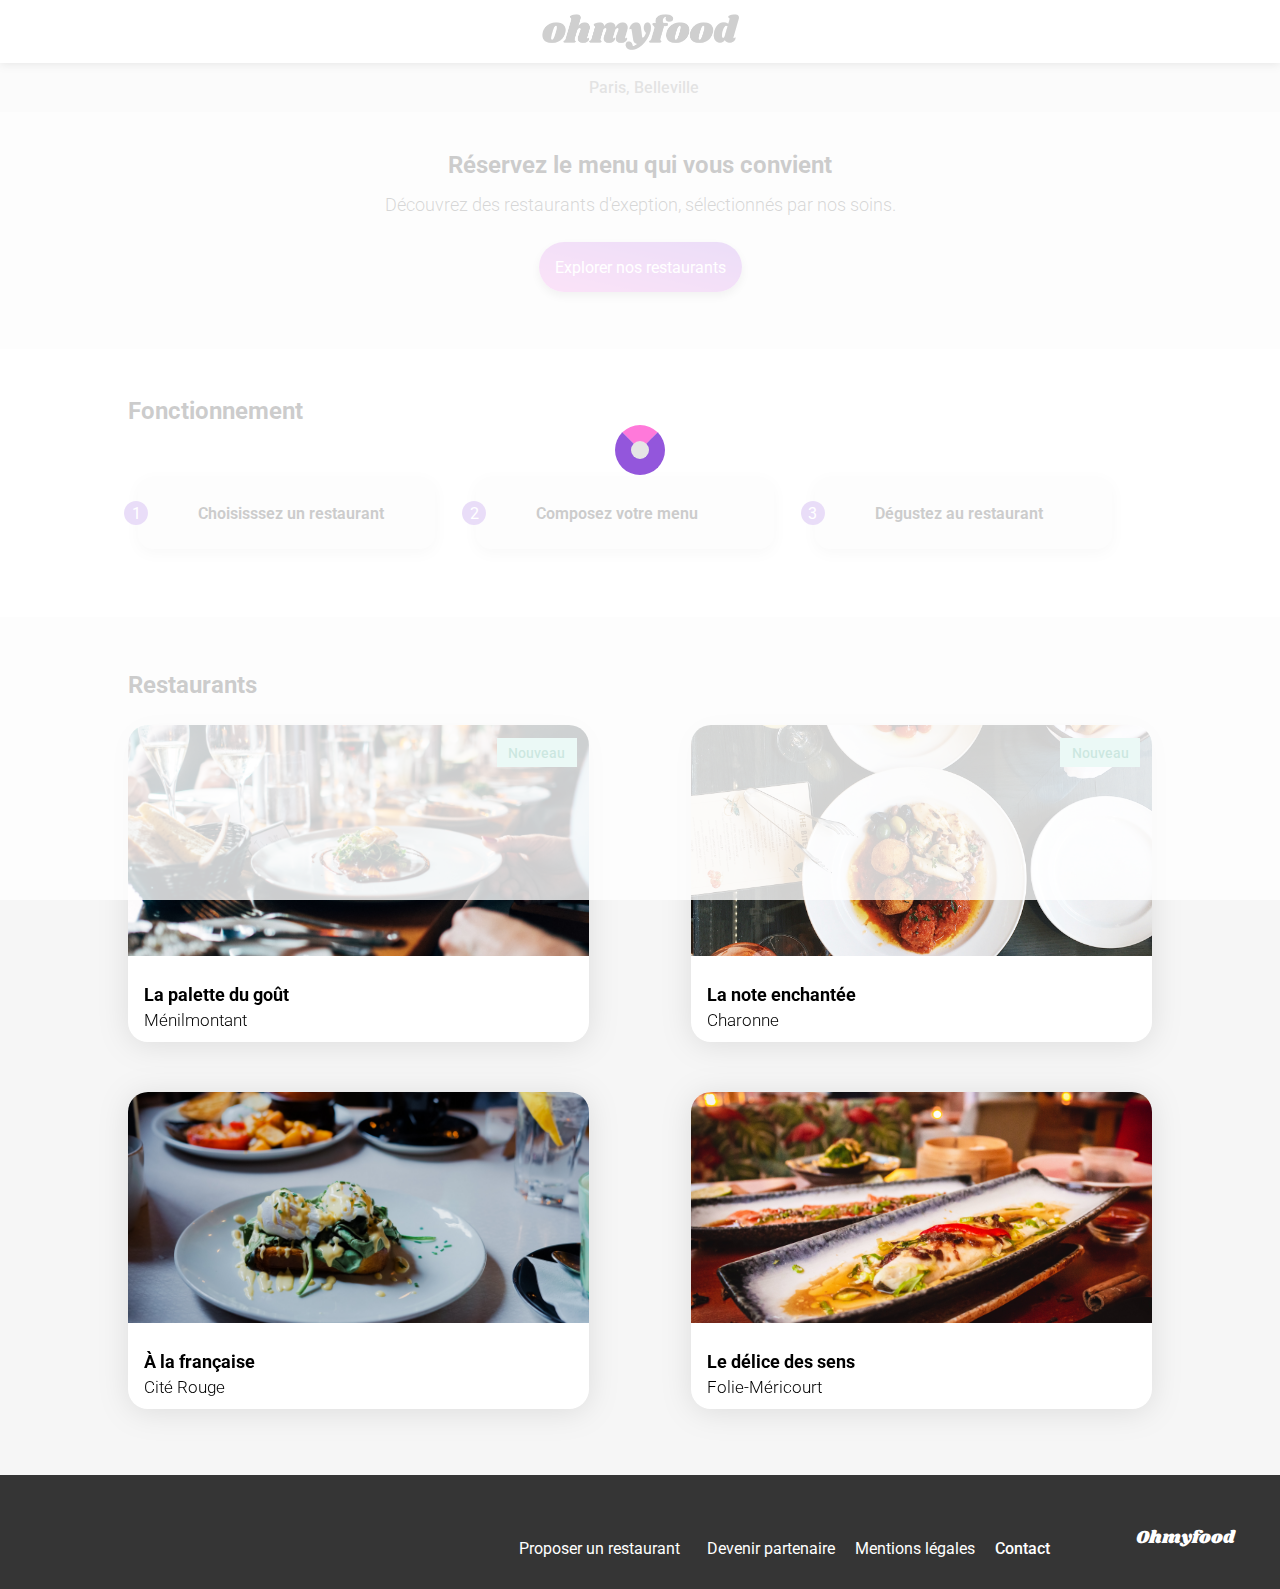
==== commit 5dfadcd8: "séparation du coeur au "a" de la card" ====
--- a/index.html
+++ b/index.html
@@ -66,55 +66,52 @@
             <section class="restaurants">
                 <h2 class="section-title">Restaurants</h2>
                 <div class="restaurants-cards">
-                    <a href="#">
-                        <article class="card">
+                    <article class="card">
+                        <a href="./restaurants/la-palette-du-goût.html">
                             <p class="card-nouveau">Nouveau</p>
-                            <img src="./assets/images/jay-wennington-N_Y88TWmGwA-unsplash.jpg"
-                                alt="Image d'un plat'">
+                            <img src="./assets/images/jay-wennington-N_Y88TWmGwA-unsplash.jpg" alt="Image d'un plat'">
                             <div class="card-content">
                                 <h3 class="card-content-title">La palette du goût</h3>
                                 <p class="card-content-subtitle">Ménilmontant</p>
-                                <i class="fa-regular fa-heart fa-xl card-content-heart"></i>
-                                <i class="fa-solid fa-heart fa-xl card-content-heart-filling"></i>
                             </div>
-                        </article>
-                    </a>
-                    <a href="#">
-                        <article class="card">
+                        </a>
+                        <i class="fa-regular fa-heart card-content-heart"></i>
+                        <i class="fa-solid fa-heart card-content-heart-filling"></i>
+                    </article>
+                    <article class="card">
+                        <a href="./restaurants/la-note-enchantee.html">
                             <p class="card-nouveau">Nouveau</p>
                             <img src="./assets/images/stil-u2Lp8tXIcjw-unsplash.jpg" alt="Image d'un plat'">
                             <div class="card-content">
                                 <h3 class="card-content-title">La note enchantée</h3>
                                 <p class="card-content-subtitle">Charonne</p>
-                                <i class="fa-regular fa-heart fa-xl card-content-heart"></i>
-                                <i class="fa-solid fa-heart fa-xl card-content-heart-filling"></i>
                             </div>
-                        </article>
-                    </a>
-                    <a href="#">
-                        <article class="card">
-                            <img src="./assets/images/toa-heftiba-DQKerTsQwi0-unsplash.jpg"
-                                alt="Image d'un plat'">
+                        </a>
+                        <i class="fa-regular fa-heart card-content-heart"></i>
+                        <i class="fa-solid fa-heart card-content-heart-filling"></i>
+                    </article>
+                    <article class="card">
+                        <a href="./restaurants/a-la-francaise.html">
+                            <img src="./assets/images/toa-heftiba-DQKerTsQwi0-unsplash.jpg" alt="Image d'un plat'">
                             <div class="card-content">
                                 <h3 class="card-content-title">À la française</h3>
                                 <p class="card-content-subtitle">Cité Rouge</p>
-                                <i class="fa-regular fa-heart fa-xl card-content-heart"></i>
-                                <i class="fa-solid fa-heart fa-xl card-content-heart-filling"></i>
                             </div>
-                        </article>
-                    </a>
-                    <a href="#">
-                        <article class="card">
-                            <img src="./assets/images/louis-hansel-shotsoflouis-qNBGVyOCY8Q-unsplash.jpg"
-                                alt="Image d'un plat'">
+                        </a>
+                        <i class="fa-regular fa-heart card-content-heart"></i>
+                        <i class="fa-solid fa-heart card-content-heart-filling"></i>
+                    </article>
+                    <article class="card">
+                        <a href="./restaurants/le-delice-des-sens.html">
+                            <img src="./assets/images/louis-hansel-shotsoflouis-qNBGVyOCY8Q-unsplash.jpg" alt="Image d'un plat'">
                             <div class="card-content">
                                 <h3 class="card-content-title">Le délice des sens</h3>
                                 <p class="card-content-subtitle">Folie-Méricourt</p>
-                                <i class="fa-regular fa-heart fa-xl card-content-heart"></i>
-                                <i class="fa-solid fa-heart fa-xl card-content-heart-filling"></i>
                             </div>
-                        </article>
-                    </a>
+                        </a>
+                        <i class="fa-regular fa-heart card-content-heart"></i>
+                        <i class="fa-solid fa-heart card-content-heart-filling"></i>
+                    </article>
                 </div>
             </section>
         </main>
--- a/assets/css/style.css
+++ b/assets/css/style.css
@@ -53,24 +53,56 @@
   transition: background-color 1s ease;
 }
 
+.button-restaurants {
+  display: flex;
+  justify-content: flex-start;
+  align-items: center;
+  background: linear-gradient(193deg, #9356DC -11.44%, #FF79DA 123.93%);
+  box-shadow: 0px 4px 10px 0px rgba(0, 0, 0, 0.25);
+  border-radius: 25px;
+  padding: 16px 48px 15px 49px;
+  height: 50px;
+  color: var(--white);
+  transition: background-color 1s ease;
+  width: 186px;
+  margin-top: 40px;
+  margin-bottom: 40px;
+}
+.button-restaurants:hover {
+  background: linear-gradient(0deg, rgba(255, 255, 255, 0.15) 0%, rgba(255, 255, 255, 0.15) 100%), linear-gradient(201deg, #9356DC -5.2%, #FF79DA 110.74%);
+  box-shadow: 0px 4px 15px 0px rgba(0, 0, 0, 0.35);
+  transition: background-color 1s ease;
+}
+
 .card-content-heart {
   position: absolute;
   right: 33px;
-  bottom: 47px;
+  bottom: 30px;
 }
 
 .card-content-heart-filling {
   position: absolute;
   right: 33px;
-  bottom: 47px;
+  bottom: 30px;
   opacity: 0;
   transition: opacity 0.7s ease-in-out;
   background-image: linear-gradient(193deg, #9356DC -11.44%, #FF79DA 123.93%);
-  color: transparent;
+  -webkit-text-fill-color: transparent;
+  -webkit-background-clip: text;
 }
 
 .card-content-heart-filling:hover {
   opacity: 1;
+}
+
+.heart-restaurants {
+  position: absolute;
+  right: 50px;
+  top: 52px;
+}
+
+.fa-heart {
+  font-size: 1.5em;
 }
 
 .search-bar {
@@ -103,15 +135,28 @@
 @keyframes fadein {
   from {
     opacity: 1;
+    display: block;
   }
   to {
     opacity: 0;
+    display: none;
   }
 }
 .spinner-container {
+  background-color: rgba(255, 255, 255, 0.8);
   position: fixed;
   z-index: 9999;
-  overflow: show;
+  margin: auto;
+  top: 0;
+  left: 0;
+  bottom: 0;
+  right: 0;
+  animation: fadein 3s ease-out forwards;
+}
+
+.spinner {
+  position: fixed;
+  z-index: 9999;
   margin: auto;
   top: 0;
   left: 0;
@@ -156,6 +201,12 @@
   height: 36px;
 }
 
+.back-button {
+  position: absolute;
+  left: 25px;
+  color: #353535;
+}
+
 .footer {
   background-color: #353535;
   display: flex;
@@ -202,10 +253,6 @@
   }
   .fonctionnement {
     width: 31%;
-  }
-  .restaurants-cards {
-    display: flex;
-    flex-direction: row;
   }
   .footer {
     display: flex;
@@ -215,7 +262,7 @@
     position: relative;
   }
   .footer-nav {
-    gap: 7px;
+    gap: 20px;
     display: flex;
     flex-direction: row;
     position: absolute;
@@ -372,7 +419,7 @@
     display: flex;
     flex-direction: row;
     row-gap: 50px;
-    column-gap: 100px;
+    column-gap: 82px;
   }
 }
 .restaurants-cards img {
@@ -382,11 +429,6 @@
   border-top-right-radius: 20px;
   object-fit: cover;
 }
-@media screen and (min-width: 1025px) {
-  .restaurants-cards a {
-    width: 45%;
-  }
-}
 
 .card {
   border-radius: 20px;
@@ -397,6 +439,11 @@
   object-fit: cover;
   position: relative;
   background-color: var(--white);
+}
+@media screen and (min-width: 1025px) {
+  .card {
+    width: 45%;
+  }
 }
 .card-nouveau {
   color: var(--green-font);
@@ -439,6 +486,21 @@
   padding: 5px 0 12px 16px;
 }
 
+.image {
+  position: absolute;
+  height: 275px;
+  width: 100%;
+  object-fit: cover;
+}
+
+.menu {
+  background-color: var(--grey);
+  border-top-left-radius: 50px;
+  border-top-right-radius: 50px;
+  position: relative;
+  top: -50px;
+}
+
 .restaurants-title {
   color: var(--Black, #101010);
   font-family: Shrikhand;
@@ -446,13 +508,20 @@
   font-style: normal;
   font-weight: 400;
   line-height: normal;
+  padding-left: 15px;
+  padding-top: 32px;
+  position: relative;
+}
+
+.restaurants-menus {
+  display: flex;
+  flex-direction: column;
+  row-gap: 12px;
 }
 
 .restaurants-section {
-  border-top-left-radius: 20px;
-  border-top-right-radius: 20px;
-  box-sizing: border-box;
-  background-color: var(--grey);
+  padding-left: 15px;
+  padding-right: 15px;
 }
 .restaurants-section h2 {
   font-size: 16px;
@@ -460,7 +529,12 @@
   font-weight: 300;
   line-height: normal;
   text-transform: uppercase;
-  padding-bottom: 12px;
+  padding-top: 40px;
+  margin-bottom: 12px;
+  border-bottom: 3px solid var(--green);
+  box-sizing: border-box;
+  width: 40px;
+  padding-bottom: 10px;
 }
 .restaurants-section-card {
   border-radius: 20px;
@@ -473,5 +547,28 @@
   background-color: var(--white);
   padding: 15px;
 }
+.restaurants-section-card h3 {
+  font-size: 18px;
+  font-style: normal;
+  font-weight: 700;
+  line-height: normal;
+}
+.restaurants-section-card p {
+  font-size: 15.043px;
+  font-style: normal;
+  font-weight: 300;
+  line-height: normal;
+}
+
+.price {
+  color: var(--second-grey);
+  font-size: 15.043px;
+  font-style: normal;
+  font-weight: 700;
+  line-height: normal;
+  position: absolute;
+  right: 25px;
+  bottom: 15px;
+}
 
 /*# sourceMappingURL=style.css.map */
